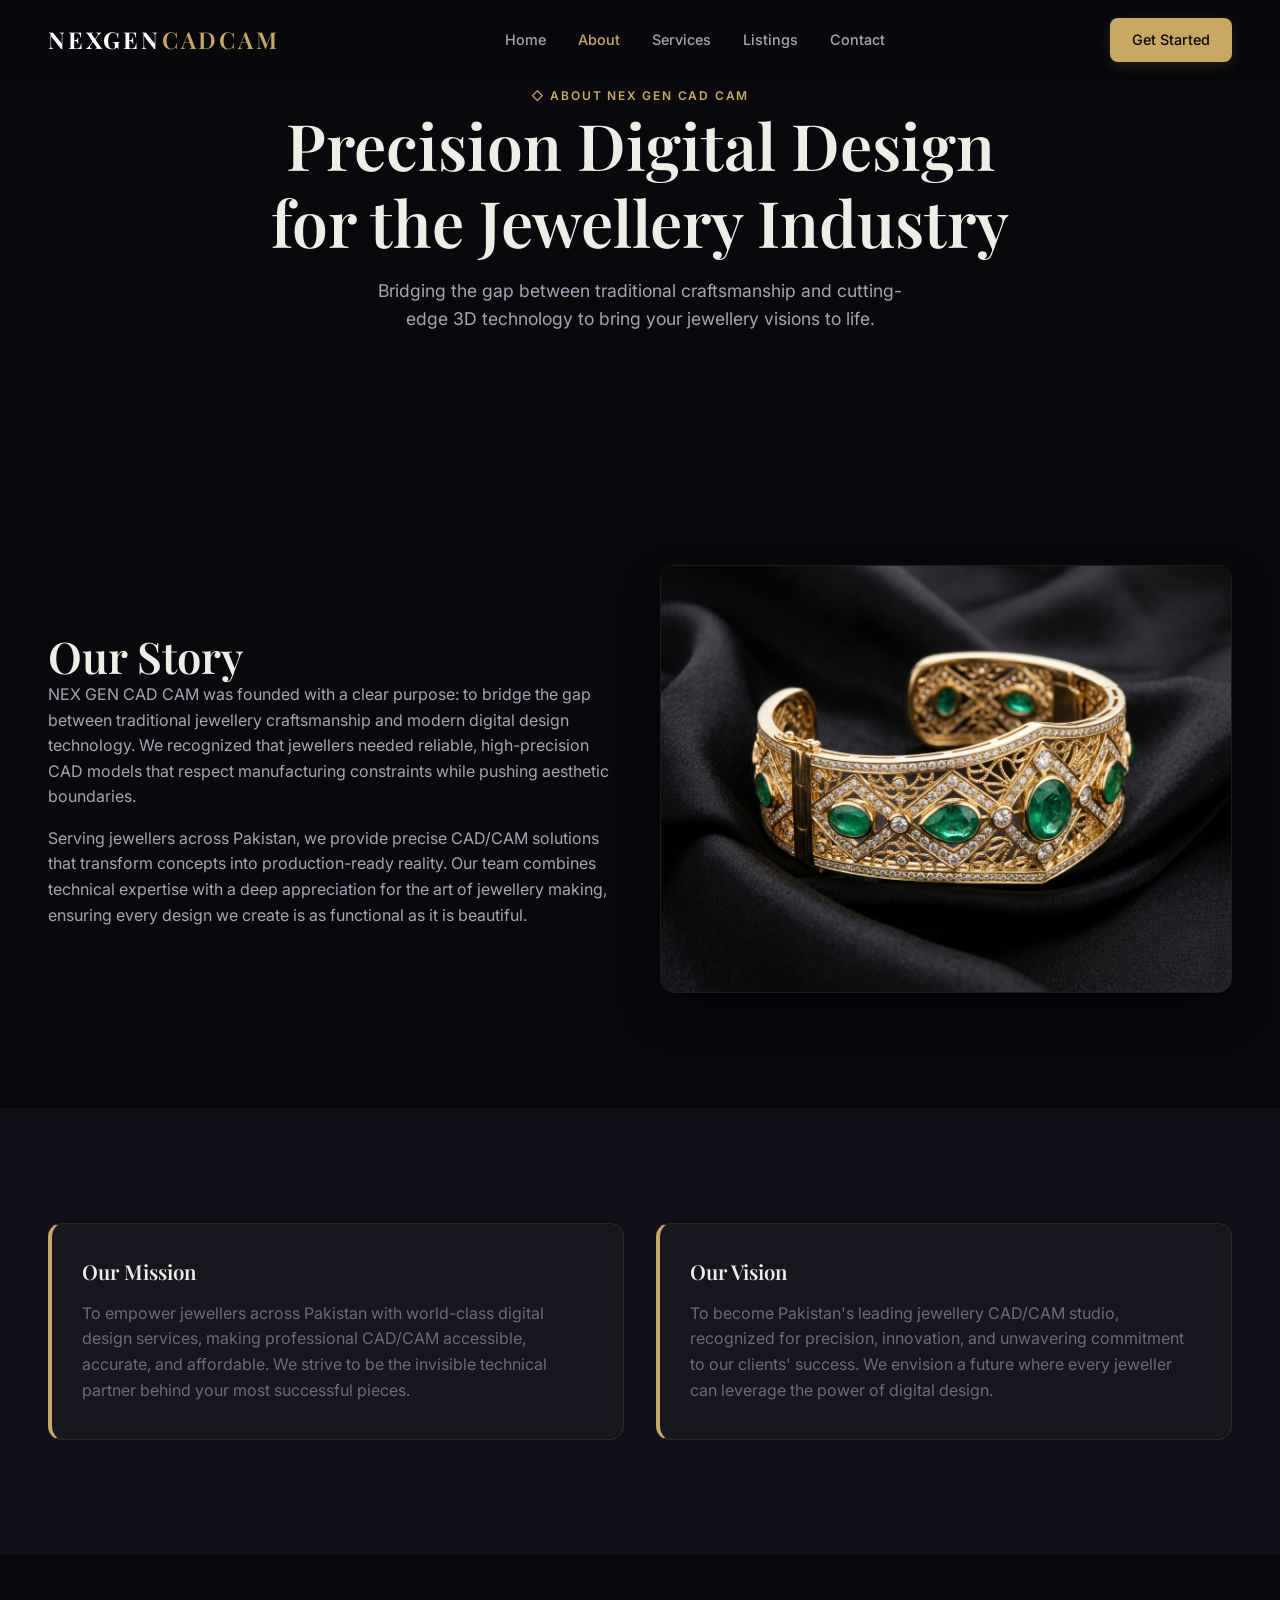
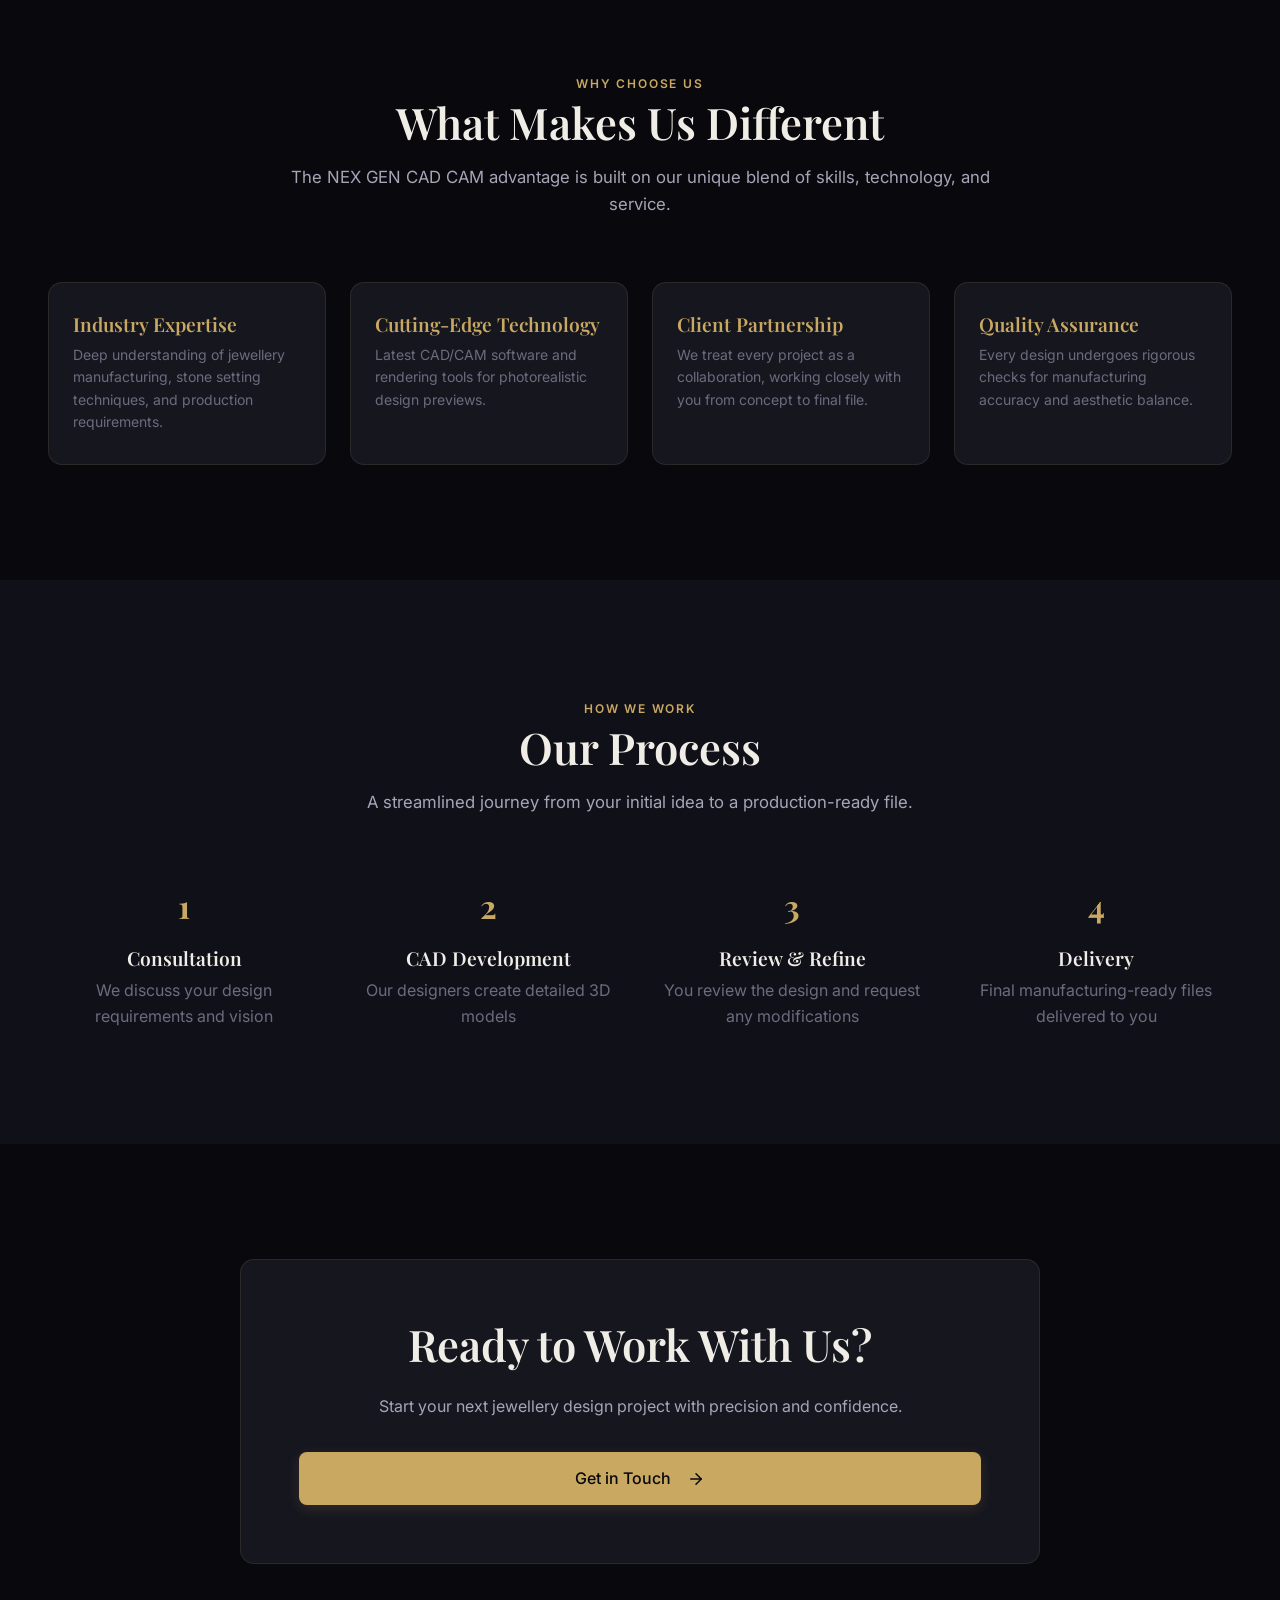
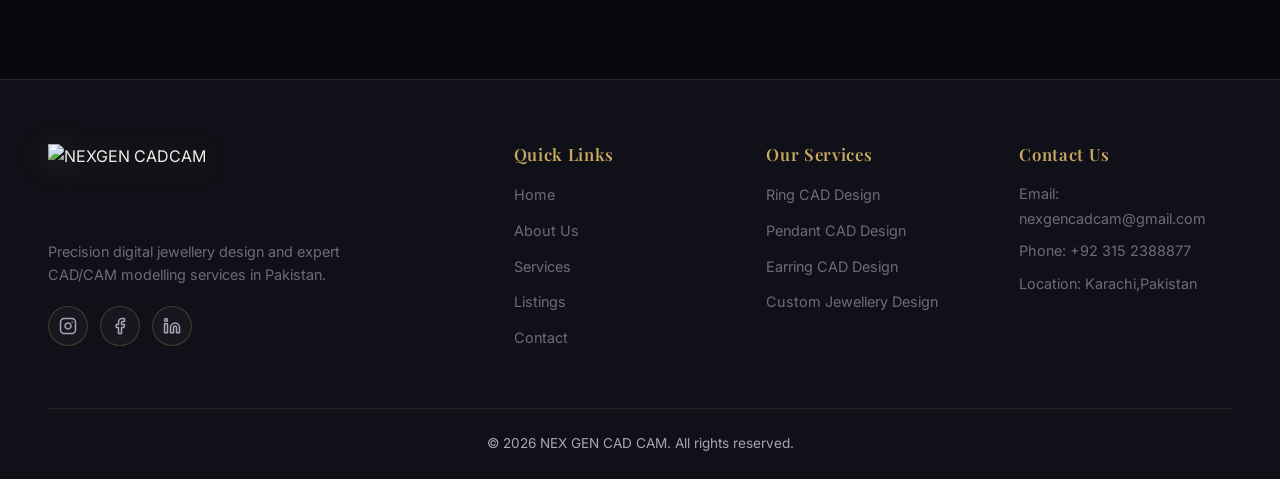
==== about.html @ 0b18227e "Initial commit - NEXGEN CADCAM website" ====
<!DOCTYPE html>
<html lang="en">
<head>
  <meta charset="UTF-8">
  <meta name="viewport" content="width=device-width, initial-scale=1.0">
  <title>About NEX GEN CAD CAM | Jewellery CAD/CAM Design Studio</title>
  <meta name="description" content="Discover NEX GEN CAD CAM, Pakistan's leading jewellery CAD/CAM studio bridging traditional craftsmanship with modern digital design technology.">
  <link rel="canonical" href="https://nexgencadcam.com/about.html">
  <meta property="og:title" content="About NEX GEN CAD CAM">
  <meta property="og:description" content="Precision digital design for the jewellery industry across Pakistan.">
  <meta property="og:type" content="website">
  <meta name="twitter:card" content="summary_large_image">
  
  <link rel="preconnect" href="https://fonts.googleapis.com">
  <link rel="preconnect" href="https://fonts.gstatic.com" crossorigin>
  <link href="https://fonts.googleapis.com/css2?family=Playfair+Display:wght@400;500;600;700&family=Inter:wght@300;400;500;600&display=swap" rel="stylesheet">
  
  <link rel="stylesheet" href="css/style.css">
  <link rel="icon" href="data:image/svg+xml,<svg xmlns=%22http://www.w3.org/2000/svg%22 viewBox=%220 0 100 100%22><rect width=%22100%22 height=%22100%22 fill=%22%2308080D%22/><path d=%22M50 15 L85 50 L50 85 L15 50 Z%22 fill=%22none%22 stroke=%22%23C9A962%22 stroke-width=%228%22/></svg>" type="image/svg+xml">
</head>
<body>

  <header class="site-header">
    <div class="container header-inner">
      <a href="index.html" class="brand" aria-label="NEXGENCADCAM Home">
        <span class="brand-text">NEXGEN<span class="brand-accent">CADCAM</span></span>
      </a>
      <nav class="nav-primary" aria-label="Primary">
        <a href="index.html">Home</a>
        <a href="about.html" aria-current="page">About</a>
        <a href="services.html">Services</a>
        <a href="listings.html">Listings</a>
        <a href="contact.html">Contact</a>
      </nav>
      <div class="header-actions">
        <a href="contact.html" class="btn btn-primary btn-sm">Get Started</a>
        <button class="nav-toggle" aria-label="Toggle navigation menu" aria-expanded="false">
          <span></span>
          <span></span>
          <span></span>
        </button>
      </div>
    </div>
  </header>

  <nav class="nav-panel" aria-label="Mobile">
    <button class="nav-panel-close" aria-label="Close menu">
      <svg viewBox="0 0 24 24" fill="none" stroke="currentColor" stroke-width="1.8"><path d="M6 6l12 12M18 6L6 18"/></svg>
    </button>
    <a href="index.html">Home</a>
    <a href="about.html" aria-current="page">About</a>
    <a href="services.html">Services</a>
    <a href="listings.html">Listings</a>
    <a href="contact.html">Contact</a>
    <a href="contact.html" class="btn btn-primary btn-block">Get Started</a>
  </nav>

  <main>
    <!-- Page Hero -->
    <section class="section page-hero hero-bg" style="background-image: linear-gradient(to bottom, rgba(8, 8, 13, 0.8), rgba(8, 8, 13, 0.95)), url('https://images.unsplash.com/photo-1617038220319-276d3cfab638?w=1400&q=80');">
      <div class="container">
        <div class="page-hero-content text-center" data-reveal>
          <span class="eyebrow">◇ About NEX GEN CAD CAM</span>
          <h1>Precision Digital Design for the Jewellery Industry</h1>
          <p class="lede">Bridging the gap between traditional craftsmanship and cutting-edge 3D technology to bring your jewellery visions to life.</p>
        </div>
      </div>
    </section>

    <!-- Our Story -->
    <section class="section split-section">
      <div class="container">
        <div class="grid-2 align-center gap-xl">
          <div class="story-content" data-reveal>
            <h2>Our Story</h2>
            <p>NEX GEN CAD CAM was founded with a clear purpose: to bridge the gap between traditional jewellery craftsmanship and modern digital design technology. We recognized that jewellers needed reliable, high-precision CAD models that respect manufacturing constraints while pushing aesthetic boundaries.</p>
            <p class="mt-sm">Serving jewellers across Pakistan, we provide precise CAD/CAM solutions that transform concepts into production-ready reality. Our team combines technical expertise with a deep appreciation for the art of jewellery making, ensuring every design we create is as functional as it is beautiful.</p>
          </div>
          <div class="story-image" data-reveal>
            <img src="images/about-our-story.jpg" alt="Master handcrafted luxury jewellery design" loading="lazy" style="border-radius: var(--radius-lg); width: 100%; height: auto; object-fit: cover;">
          </div>
        </div>
      </div>
    </section>

    <!-- Mission & Vision -->
    <section class="section bg-secondary">
      <div class="container">
        <div class="grid-2 gap-lg">
          <div class="card mission-card" data-reveal style="border-left: 4px solid var(--gold);">
            <h3>Our Mission</h3>
            <p class="text-muted mt-sm">To empower jewellers across Pakistan with world-class digital design services, making professional CAD/CAM accessible, accurate, and affordable. We strive to be the invisible technical partner behind your most successful pieces.</p>
          </div>
          <div class="card vision-card" data-reveal style="border-left: 4px solid var(--gold);">
            <h3>Our Vision</h3>
            <p class="text-muted mt-sm">To become Pakistan's leading jewellery CAD/CAM studio, recognized for precision, innovation, and unwavering commitment to our clients' success. We envision a future where every jeweller can leverage the power of digital design.</p>
          </div>
        </div>
      </div>
    </section>

    <!-- What Makes Us Different -->
    <section class="section">
      <div class="container">
        <div class="section-header text-center" data-reveal>
          <span class="eyebrow">Why Choose Us</span>
          <h2>What Makes Us Different</h2>
          <p>The NEX GEN CAD CAM advantage is built on our unique blend of skills, technology, and service.</p>
        </div>
        <div class="grid-4 gap-md mt-lg">
          <div class="card feature-card" data-reveal>
            <h4 style="color: var(--gold); margin-bottom: 0.5rem;">Industry Expertise</h4>
            <p class="text-muted text-sm">Deep understanding of jewellery manufacturing, stone setting techniques, and production requirements.</p>
          </div>
          <div class="card feature-card" data-reveal>
            <h4 style="color: var(--gold); margin-bottom: 0.5rem;">Cutting-Edge Technology</h4>
            <p class="text-muted text-sm">Latest CAD/CAM software and rendering tools for photorealistic design previews.</p>
          </div>
          <div class="card feature-card" data-reveal>
            <h4 style="color: var(--gold); margin-bottom: 0.5rem;">Client Partnership</h4>
            <p class="text-muted text-sm">We treat every project as a collaboration, working closely with you from concept to final file.</p>
          </div>
          <div class="card feature-card" data-reveal>
            <h4 style="color: var(--gold); margin-bottom: 0.5rem;">Quality Assurance</h4>
            <p class="text-muted text-sm">Every design undergoes rigorous checks for manufacturing accuracy and aesthetic balance.</p>
          </div>
        </div>
      </div>
    </section>

    <!-- Our Process -->
    <section class="section bg-secondary">
      <div class="container">
        <div class="section-header text-center" data-reveal>
          <span class="eyebrow">How We Work</span>
          <h2>Our Process</h2>
          <p>A streamlined journey from your initial idea to a production-ready file.</p>
        </div>
        <div class="process-timeline mt-xl">
          <div class="grid-4 gap-lg text-center">
            <div class="process-step" data-reveal>
              <div class="step-number" style="font-size: 2rem; color: var(--gold); font-family: 'Playfair Display', serif; font-weight: 700; margin-bottom: 1rem;">1</div>
              <h4>Consultation</h4>
              <p class="text-muted mt-xs">We discuss your design requirements and vision</p>
            </div>
            <div class="process-step" data-reveal>
              <div class="step-number" style="font-size: 2rem; color: var(--gold); font-family: 'Playfair Display', serif; font-weight: 700; margin-bottom: 1rem;">2</div>
              <h4>CAD Development</h4>
              <p class="text-muted mt-xs">Our designers create detailed 3D models</p>
            </div>
            <div class="process-step" data-reveal>
              <div class="step-number" style="font-size: 2rem; color: var(--gold); font-family: 'Playfair Display', serif; font-weight: 700; margin-bottom: 1rem;">3</div>
              <h4>Review & Refine</h4>
              <p class="text-muted mt-xs">You review the design and request any modifications</p>
            </div>
            <div class="process-step" data-reveal>
              <div class="step-number" style="font-size: 2rem; color: var(--gold); font-family: 'Playfair Display', serif; font-weight: 700; margin-bottom: 1rem;">4</div>
              <h4>Delivery</h4>
              <p class="text-muted mt-xs">Final manufacturing-ready files delivered to you</p>
            </div>
          </div>
        </div>
      </div>
    </section>

    <!-- CTA Section -->
    <section class="section text-center">
      <div class="container">
        <div class="cta-box card" data-reveal style="padding: calc(var(--gap-section) * 0.5);">
          <h2>Ready to Work With Us?</h2>
          <p class="mt-md mb-lg">Start your next jewellery design project with precision and confidence.</p>
          <a href="contact.html" class="btn btn-primary">Get in Touch <svg width="20" height="20" viewBox="0 0 24 24" fill="none" stroke="currentColor" stroke-width="2" stroke-linecap="round" stroke-linejoin="round" style="margin-left:8px; vertical-align:middle;"><line x1="5" y1="12" x2="19" y2="12"></line><polyline points="12 5 19 12 12 19"></polyline></svg></a>
        </div>
      </div>
    </section>
  </main>

  <footer class="site-footer">
    <div class="container">
      <div class="footer-grid grid-4">
        <div class="footer-brand">
          <a href="index.html" class="brand" aria-label="NEXGEN CADCAM Home">
            <img src="images/logo-transparent.png" alt="NEXGEN CADCAM" class="footer-logo">
          </a>
          <p>Precision digital jewellery design and expert CAD/CAM modelling services in Pakistan.</p>
          <div class="social-links">
            <a href="https://instagram.com" class="social-link" aria-label="Instagram" target="_blank" rel="noopener">
              <svg viewBox="0 0 24 24" width="18" height="18" fill="none" stroke="currentColor" stroke-width="2" stroke-linecap="round" stroke-linejoin="round">
                <rect x="2" y="2" width="20" height="20" rx="5" ry="5"></rect>
                <path d="M16 11.37A4 4 0 1 1 12.63 8 4 4 0 0 1 16 11.37z"></path>
                <line x1="17.5" y1="6.5" x2="17.51" y2="6.5"></line>
              </svg>
            </a>
            <a href="https://facebook.com" class="social-link" aria-label="Facebook" target="_blank" rel="noopener">
              <svg viewBox="0 0 24 24" width="18" height="18" fill="none" stroke="currentColor" stroke-width="2" stroke-linecap="round" stroke-linejoin="round">
                <path d="M18 2h-3a5 5 0 0 0-5 5v3H7v4h3v8h4v-8h3l1-4h-4V7a1 1 0 0 1 1-1h3z"></path>
              </svg>
            </a>
            <a href="https://linkedin.com" class="social-link" aria-label="LinkedIn" target="_blank" rel="noopener">
              <svg viewBox="0 0 24 24" width="18" height="18" fill="none" stroke="currentColor" stroke-width="2" stroke-linecap="round" stroke-linejoin="round">
                <path d="M16 8a6 6 0 0 1 6 6v7h-4v-7a2 2 0 0 0-2-2 2 2 0 0 0-2 2v7h-4v-7a6 6 0 0 1 6-6z"></path>
                <rect x="2" y="9" width="4" height="12"></rect>
                <circle cx="4" cy="4" r="2"></circle>
              </svg>
            </a>
          </div>
        </div>
        <div class="footer-links">
          <h4>Quick Links</h4>
          <ul>
            <li><a href="index.html">Home</a></li>
            <li><a href="about.html">About Us</a></li>
            <li><a href="services.html">Services</a></li>
            <li><a href="listings.html">Listings</a></li>
            <li><a href="contact.html">Contact</a></li>
          </ul>
        </div>
        <div class="footer-links">
          <h4>Our Services</h4>
          <ul>
            <li><a href="services.html">Ring CAD Design</a></li>
            <li><a href="services.html">Pendant CAD Design</a></li>
            <li><a href="services.html">Earring CAD Design</a></li>
            <li><a href="services.html">Custom Jewellery Design</a></li>
          </ul>
        </div>
        <div class="footer-contact">
          <h4>Contact Us</h4>
                    <p>Email: <a href="mailto:info@nexgencadcam.com">nexgencadcam@gmail.com</a></p>
                    <p>Phone: <a href="tel:+923000000000">+92 315 2388877</a></p>
                    <p>Location: Karachi,Pakistan</p>
        </div>
      </div>
      <div class="footer-bottom">
        <p>&copy; <span data-year>2026</span> NEX GEN CAD CAM. All rights reserved.</p>
      </div>
    </div>
  </footer>

  <button class="back-to-top" aria-label="Back to top">
    <svg viewBox="0 0 24 24" fill="none" stroke="currentColor" stroke-width="2"><path d="M12 19V5M6 11l6-6 6 6"/></svg>
  </button>

  <script src="js/main.js" defer></script>
</body>
</html>
---- css/style.css ----
/* 
 * NEX GEN CAD CAM - Style System
 * 
 * 1. Reset & Base
 * 2. CSS Custom Properties
 * 3. Base Typography
 * 4. Layout
 * 5. Buttons
 * 6. Header & Navigation
 * 7. Mobile Nav Panel
 * 8. Hero Section
 * 9. 3D Ring Animation
 * 10. Trust Strip
 * 11. Cards
 * 12. Service Cards
 * 13. Benefit Cards
 * 14. Portfolio / Listings
 * 15. Testimonials
 * 16. Timeline / How It Works
 * 17. FAQ Accordion
 * 18. Contact Form
 * 19. Map Placeholder
 * 20. Footer
 * 21. CTA Section
 * 22. Page Hero
 * 23. About Page
 * 24. Scroll Reveal
 * 25. Skip Link
 * 26. Back to Top
 * 27. Utilities
 * 28. Responsive
 */

/* ==========================================================================
   1. Reset & Base
   ========================================================================== */
*, *::before, *::after {
  box-sizing: border-box;
  margin: 0;
  padding: 0;
}

html {
  scroll-behavior: smooth;
  font-size: 16px;
  overflow-x: hidden;
}

body {
  min-height: 100vh;
  -webkit-font-smoothing: antialiased;
  -moz-osx-font-smoothing: grayscale;
  overflow-x: hidden;
}

img, picture, svg, video {
  display: block;
  max-width: 100%;
}

button, input, textarea, select {
  font: inherit;
  color: inherit;
}

a {
  text-decoration: none;
  color: inherit;
}

ul, ol {
  list-style: none;
}

/* ==========================================================================
   2. CSS Custom Properties
   ========================================================================== */
:root {
  /* Colors */
  --bg-primary: #08080D;
  --bg-secondary: #101018;
  --bg-card: #16161F;
  --bg-elevated: #1E1E2A;
  
  --gold: #C9A962;
  --gold-light: #E8D5A3;
  --gold-dark: #8B7535;
  --gold-glow: rgba(201, 169, 98, 0.12);
  
  --white: #FFFFFF;
  --text-primary: #F0EDE6;
  --text-secondary: #A8A4B8;
  --text-muted: #6E6A7E;
  
  --border-subtle: rgba(201, 169, 98, 0.12);
  --border-gold: rgba(201, 169, 98, 0.25);
  
  --danger: #E24040;
  --success: #40AE70;

  /* Typography */
  --font-heading: 'Playfair Display', serif;
  --font-body: 'Inter', sans-serif;

  /* Layout Tokens */
  --container: 1280px;
  --gap-section: clamp(72px, 9vw, 130px);
  --radius-sm: 4px;
  --radius-md: 8px;
  --radius-lg: 14px;
  --radius-xl: 20px;
  --header-h: 80px;
  --ease: cubic-bezier(.4, 0, .2, 1);
}

/* ==========================================================================
   3. Base Typography
   ========================================================================== */
body {
  font-family: var(--font-body);
  background-color: var(--bg-primary);
  color: var(--text-primary);
  line-height: 1.6;
}

h1, h2, h3, h4, h5, h6 {
  font-family: var(--font-heading);
  line-height: 1.2;
  color: var(--text-primary);
  font-weight: 600;
}

h1 {
  font-size: clamp(2.6rem, 5vw, 4.2rem);
}

h2 {
  font-size: clamp(2rem, 3.4vw, 3rem);
}

h3 {
  font-size: clamp(1.2rem, 1.6vw, 1.5rem);
}

h4 {
  font-size: 1.2rem;
}

p {
  color: var(--text-secondary);
  margin-bottom: 1rem;
}

p:last-child {
  margin-bottom: 0;
}

.eyebrow {
  display: inline-block;
  text-transform: uppercase;
  font-size: 0.75rem;
  letter-spacing: 0.15em;
  color: var(--gold);
  font-family: var(--font-body);
  font-weight: 600;
}

/* ==========================================================================
   4. Layout
   ========================================================================== */
.container {
  max-width: var(--container);
  margin-inline: auto;
  padding-inline: clamp(20px, 5vw, 48px);
}

.section {
  padding-block: var(--gap-section);
}

.split {
  display: flex;
  flex-wrap: wrap;
  gap: 40px;
}
.split > * {
  flex: 1 1 calc(50% - 20px);
}

.grid-2 {
  display: grid;
  grid-template-columns: repeat(2, 1fr);
  gap: 32px;
}

.grid-3 {
  display: grid;
  grid-template-columns: repeat(3, 1fr);
  gap: 32px;
}

.grid-4 {
  display: grid;
  grid-template-columns: repeat(4, 1fr);
  gap: 24px;
}

@media (max-width: 900px) {
  .grid-3, .grid-4 {
    grid-template-columns: repeat(2, 1fr);
  }
}

@media (max-width: 700px) {
  .grid-2 {
    grid-template-columns: 1fr;
  }
}

@media (max-width: 600px) {
  .grid-3, .grid-4 {
    grid-template-columns: 1fr;
  }
  .split > * {
    flex: 1 1 100%;
  }
}

/* ==========================================================================
   5. Buttons
   ========================================================================== */
.btn {
  display: inline-flex;
  align-items: center;
  justify-content: center;
  gap: 8px;
  padding: 14px 32px;
  border-radius: var(--radius-md);
  font-weight: 500;
  font-size: 1rem;
  transition: all 0.3s var(--ease);
  cursor: pointer;
  border: none;
  text-decoration: none;
}

.btn-primary {
  background-color: var(--gold);
  color: #08080D;
  box-shadow: 0 4px 14px rgba(201, 169, 98, 0.15);
}

.btn-primary:hover {
  background-color: var(--gold-light);
  transform: translateY(-2px);
  box-shadow: 0 6px 20px rgba(201, 169, 98, 0.25);
}

.btn-secondary {
  background-color: transparent;
  border: 1px solid var(--gold);
  color: var(--gold);
}

.btn-secondary:hover {
  background-color: var(--gold);
  color: #08080D;
}

.btn-sm {
  padding: 10px 22px;
  font-size: 0.9rem;
}

.btn-block {
  width: 100%;
  display: flex;
}

.btn svg {
  width: 18px;
  height: 18px;
  transition: transform 0.3s var(--ease);
}

.btn:hover svg {
  transform: translateX(4px);
}

/* ==========================================================================
   6. Header & Navigation
   ========================================================================== */
.site-header {
  position: fixed;
  top: 0;
  left: 0;
  width: 100%;
  z-index: 1002;
  backdrop-filter: blur(10px);
  -webkit-backdrop-filter: blur(10px);
  background-color: rgba(8, 8, 13, 0.5);
  transition: background-color 0.3s var(--ease), border-color 0.3s var(--ease);
  border-bottom: 1px solid transparent;
}

.site-header.is-scrolled {
  background-color: var(--bg-primary);
  border-bottom: 1px solid var(--border-subtle);
}

.header-inner {
  display: flex;
  justify-content: space-between;
  align-items: center;
  height: var(--header-h);
}

.brand {
  display: flex;
  align-items: center;
  gap: 10px;
  text-decoration: none;
}

.brand-icon {
  color: var(--gold);
  font-size: 1.5rem;
  line-height: 1;
}

.brand-text {
  font-family: var(--font-heading);
  font-weight: 700;
  font-size: clamp(1.2rem, 2.2vw, 1.45rem);
  letter-spacing: 0.12em;
  color: var(--white);
  text-transform: uppercase;
  display: inline-flex;
  align-items: center;
  line-height: 1;
  text-decoration: none;
  transition: opacity 0.3s var(--ease), text-shadow 0.3s var(--ease);
}

.brand-text .brand-accent {
  color: var(--gold);
  font-weight: 600;
  letter-spacing: 0.12em;
  margin-left: 1px;
}

.brand:hover .brand-text {
  text-shadow: 0 0 16px rgba(201, 169, 98, 0.45);
}

.brand-logo {
  height: 54px;
  width: auto;
  max-width: 175px;
  object-fit: contain;
  display: block;
  mix-blend-mode: screen;
  filter: drop-shadow(0 2px 10px rgba(201, 169, 98, 0.3));
  transition: transform 0.3s var(--ease);
}

.brand:hover .brand-logo {
  transform: scale(1.03);
}

.footer-logo {
  height: 64px;
  width: auto;
  max-width: 220px;
  object-fit: contain;
  display: block;
  margin-bottom: 16px;
  filter: drop-shadow(0 4px 14px rgba(201, 169, 98, 0.22));
  transition: transform 0.3s var(--ease), filter 0.3s var(--ease);
}

.brand:hover .footer-logo {
  transform: scale(1.03);
  filter: drop-shadow(0 6px 18px rgba(201, 169, 98, 0.38));
}

.nav-primary {
  display: flex;
  gap: 32px;
  align-items: center;
}

.nav-primary a {
  color: var(--text-secondary);
  font-size: 0.9rem;
  font-weight: 500;
  transition: color 0.3s var(--ease);
  position: relative;
}

.nav-primary a:hover {
  color: var(--gold);
}

.nav-primary a[aria-current="page"] {
  color: var(--gold);
}

.header-actions {
  display: flex;
  align-items: center;
  gap: 16px;
}

.nav-toggle {
  display: none;
  background: transparent;
  border: none;
  cursor: pointer;
  padding: 10px 8px;
  width: 44px;
  height: 44px;
  border-radius: var(--radius-sm);
  touch-action: manipulation;
  -webkit-tap-highlight-color: transparent;
  position: relative;
  z-index: 1002;
}

@media (max-width: 860px) {
  .nav-primary {
    display: none !important;
  }
  .header-actions .btn-sm {
    display: none !important;
  }
  .nav-toggle {
    display: flex;
    flex-direction: column;
    align-items: center;
    justify-content: center;
    gap: 5px;
    width: 44px;
    height: 44px;
    margin-right: -6px;
  }
  .nav-toggle span {
    display: block;
    width: 24px;
    height: 2px;
    background-color: var(--text-primary);
    transition: transform 0.3s var(--ease), opacity 0.25s var(--ease), background-color 0.3s var(--ease);
    border-radius: 2px;
    pointer-events: none;
  }
  .nav-open .nav-toggle span:nth-child(1) {
    transform: translateY(7px) rotate(45deg);
    background-color: var(--gold);
  }
  .nav-open .nav-toggle span:nth-child(2) {
    opacity: 0;
    transform: scaleX(0);
  }
  .nav-open .nav-toggle span:nth-child(3) {
    transform: translateY(-7px) rotate(-45deg);
    background-color: var(--gold);
  }
}

/* ==========================================================================
   7. Mobile Nav Panel
   ========================================================================== */
body.nav-open {
  overflow: hidden !important;
  touch-action: none;
}

.nav-panel {
  position: fixed;
  inset: 0;
  width: 100%;
  height: 100%;
  height: 100dvh;
  background-color: rgba(8, 8, 13, 0.98);
  backdrop-filter: blur(20px);
  -webkit-backdrop-filter: blur(20px);
  z-index: 1001;
  display: flex;
  flex-direction: column;
  padding: calc(var(--header-h) + 20px) 28px 36px;
  transform: translateX(100%);
  transition: transform 0.35s var(--ease), visibility 0.35s var(--ease);
  visibility: hidden;
  overflow-y: auto;
  -webkit-overflow-scrolling: touch;
}

.nav-open .nav-panel {
  transform: translateX(0);
  visibility: visible;
}

.nav-panel a {
  font-size: 1.35rem;
  padding: 14px 0;
  border-bottom: 1px solid var(--border-subtle);
  color: var(--text-primary);
  text-decoration: none;
  font-weight: 500;
  transition: color 0.3s var(--ease), padding-left 0.2s var(--ease);
}

.nav-panel a[aria-current="page"] {
  color: var(--gold);
  font-weight: 600;
}

.nav-panel a:last-of-type:not(.btn) {
  border-bottom: none;
  margin-bottom: 28px;
}

.nav-panel a.btn {
  border-bottom: none;
  margin-top: auto;
  font-size: 1rem;
  justify-content: center;
  padding: 16px 28px;
}

.nav-panel a:hover {
  color: var(--gold);
  padding-left: 6px;
}

.nav-panel-close {
  display: none;
}

/* ==========================================================================
   8. Hero Section
   ========================================================================== */
.hero {
  min-height: 100vh;
  min-height: 100dvh;
  display: flex;
  align-items: center;
  padding-top: var(--header-h);
  position: relative;
  overflow: hidden;
}

.hero > .container {
  width: 100%;
}

.hero-split {
  display: flex;
  align-items: center;
  justify-content: space-between;
  gap: 40px;
}

.hero-content {
  max-width: 600px;
  z-index: 2;
  flex: 1;
}

.hero .eyebrow {
  margin-bottom: 20px;
}

.hero h1 {
  margin-bottom: 24px;
  color: var(--white);
}

.hero .lede {
  font-size: 1.1rem;
  line-height: 1.7;
  margin-bottom: 36px;
  max-width: 500px;
  color: var(--text-secondary);
}

.hero-ctas {
  display: flex;
  gap: 16px;
  flex-wrap: wrap;
}

.hero-ring {
  flex: 1;
  display: flex;
  justify-content: center;
  align-items: center;
  z-index: 1;
}

.hero-ring-wrap {
  flex: 1;
  display: flex;
  justify-content: center;
  align-items: center;
  z-index: 1;
}

@media (max-width: 1100px) {
  .hero-split {
    flex-direction: column;
    text-align: center;
    padding-top: 60px;
    padding-bottom: 60px;
  }
  .hero-content {
    margin: 0 auto;
    display: flex;
    flex-direction: column;
    align-items: center;
  }
  .hero .lede {
    text-align: center;
  }
  .hero-ctas {
    justify-content: center;
  }
}

/* ==========================================================================
   9. 3D Ring Animation
   ========================================================================== */
.ring-perspective-stage,
.real-ring-showcase {
  position: relative;
  width: 400px;
  height: 400px;
  max-width: 100%;
  display: flex;
  align-items: center;
  justify-content: center;
  margin: 0 auto;
  perspective: 1000px;
  transition: transform 0.25s ease-out;
}

.real-ring-container {
  width: 100%;
  height: 100%;
  position: relative;
  z-index: 2;
  display: flex;
  align-items: center;
  justify-content: center;
  background: transparent;
  border: none;
  outline: none;
  box-shadow: none;
}

.real-ring-video {
  width: 100%;
  height: 100%;
  object-fit: contain;
  display: block;
  pointer-events: none;
  background: transparent;
  border: none;
  outline: none;
  box-shadow: none;
  filter: none;
  will-change: transform;
  transform: translateZ(0);
}

.ring-ambient-glow {
  position: absolute;
  width: 280px;
  height: 280px;
  border-radius: 50%;
  background: radial-gradient(circle, rgba(201, 169, 98, 0.20) 0%, rgba(201, 169, 98, 0.04) 50%, transparent 70%);
  top: 50%;
  left: 50%;
  transform: translate(-50%, -50%);
  pointer-events: none;
  animation: pulseGlow 6s ease-in-out infinite alternate;
}

.ring-floor-shadow {
  position: absolute;
  bottom: 8px;
  left: 50%;
  transform: translateX(-50%);
  width: 200px;
  height: 26px;
  border-radius: 50%;
  background: radial-gradient(ellipse at center, rgba(0, 0, 0, 0.85) 0%, rgba(0, 0, 0, 0.25) 45%, transparent 70%);
  filter: blur(4px);
  pointer-events: none;
  z-index: 1;
}

@keyframes pulseGlow {
  0% { transform: translate(-50%, -50%) scale(0.92); opacity: 0.7; }
  100% { transform: translate(-50%, -50%) scale(1.08); opacity: 1; }
}

/* CAD Coordinate Orbit Rings */
.ring-cad-orbit {
  position: absolute;
  border-radius: 50%;
  pointer-events: none;
}
.ring-cad-orbit.orbit-1 {
  width: 330px;
  height: 330px;
  border: 1px dashed rgba(201, 169, 98, 0.35);
  box-shadow: 0 0 15px rgba(201, 169, 98, 0.08);
  animation: spinOrbit1 20s linear infinite;
}
.ring-cad-orbit.orbit-2 {
  width: 380px;
  height: 380px;
  border: 1px solid rgba(201, 169, 98, 0.2);
  border-top-color: var(--gold);
  border-bottom-color: var(--gold-light);
  animation: spinOrbit2 26s linear infinite reverse;
}

@keyframes spinOrbit1 {
  from { transform: rotateX(65deg) rotateZ(0deg); }
  to { transform: rotateX(65deg) rotateZ(360deg); }
}
@keyframes spinOrbit2 {
  from { transform: rotateY(70deg) rotateZ(0deg); }
  to { transform: rotateY(70deg) rotateZ(360deg); }
}

/* 360 Continuous Horizontal Y-Axis Rotator */
.ring-y-rotator,
.ring-3d-turntable {
  position: relative;
  width: 100%;
  max-width: 420px;
  height: 320px;
  display: flex;
  align-items: center;
  justify-content: center;
  transform-style: preserve-3d;
  animation: rotateRingY 14s linear infinite;
  will-change: transform;
}

@keyframes rotateRingY {
  from {
    transform: rotateY(0deg);
  }
  to {
    transform: rotateY(360deg);
  }
}

.hero-ring-asset,
.real-ring-img {
  width: 100%;
  height: auto;
  max-height: 280px;
  object-fit: contain;
  display: block;
  filter: drop-shadow(0 20px 30px rgba(0, 0, 0, 0.85)) drop-shadow(0 0 25px rgba(201, 169, 98, 0.3));
  user-select: none;
  pointer-events: none;
  backface-visibility: visible;
}

/* Stable Pedestal Ground Shadow (stationary, no vertical movement) */
.ring-shadow {
  position: absolute;
  bottom: 25px;
  left: 50%;
  transform: translateX(-50%) rotateX(75deg);
  width: 250px;
  height: 32px;
  border-radius: 50%;
  background: radial-gradient(ellipse at center, rgba(0, 0, 0, 0.85) 0%, rgba(201, 169, 98, 0.12) 40%, transparent 70%);
  pointer-events: none;
}

@keyframes diamondFlash {
  0%, 100% { opacity: 0.2; transform: scale(0.6) rotate(0deg); }
  50% { opacity: 1; transform: scale(1.4) rotate(90deg); }
}

/* CAD Live Badge */
.ring-cad-badge {
  position: absolute;
  bottom: 0;
  display: inline-flex;
  align-items: center;
  gap: 8px;
  padding: 8px 18px;
  background: rgba(16, 16, 24, 0.88);
  backdrop-filter: blur(8px);
  border: 1px solid var(--border-gold);
  border-radius: 30px;
  color: var(--gold);
  font-family: var(--font-body);
  font-size: 0.72rem;
  letter-spacing: 0.12em;
  font-weight: 600;
  box-shadow: 0 10px 25px rgba(0, 0, 0, 0.5);
}
.ring-cad-badge .badge-dot {
  width: 8px;
  height: 8px;
  border-radius: 50%;
  background: #40AE70;
  box-shadow: 0 0 8px #40AE70;
  animation: pulseDot 2s infinite;
}
@keyframes pulseDot {
  0%, 100% { opacity: 1; transform: scale(1); }
  50% { opacity: 0.4; transform: scale(0.8); }
}

@media (max-width: 600px) {
  .ring-perspective-stage,
  .real-ring-showcase {
    width: 280px;
    height: 280px;
    margin-top: 24px;
  }
  .ring-ambient-glow {
    width: 220px;
    height: 220px;
  }
  .ring-floor-shadow {
    width: 160px;
    height: 22px;
    bottom: 4px;
  }
  .ring-y-rotator,
  .ring-3d-turntable {
    width: 240px;
    height: 200px;
  }
  .hero-ring-asset,
  .real-ring-img {
    max-height: 180px;
  }
  .ring-shadow {
    width: 160px;
    bottom: 16px;
  }
  .ring-cad-badge {
    font-size: 0.6rem;
    padding: 6px 12px;
  }
}

@media (prefers-reduced-motion: reduce) {
  .ring-3d-turntable,
  .ring-cad-orbit,
  .diamond-sparkle,
  .ring-shadow {
    animation: none;
  }
}

/* ==========================================================================
   9b. Hero Ring Video (replaces WebGL 3D ring)
   ========================================================================== */
.ring-video-stage {
  position: relative;
  width: 440px;
  height: 440px;
  max-width: 100%;
  display: flex;
  align-items: center;
  justify-content: center;
  margin: 0 auto;
  border-radius: 50%;
  overflow: hidden;
}

.hero-ring-video {
  width: 100%;
  height: 100%;
  object-fit: cover;
  display: block;
  border-radius: 50%;
  filter: drop-shadow(0 20px 40px rgba(0, 0, 0, 0.6)) drop-shadow(0 0 30px rgba(201, 169, 98, 0.2));
}

.ring-video-stage::after {
  content: '';
  position: absolute;
  inset: 0;
  border-radius: 50%;
  box-shadow: inset 0 0 60px rgba(0, 0, 0, 0.3);
  pointer-events: none;
}

@media (max-width: 1100px) {
  .ring-video-stage {
    width: 360px;
    height: 360px;
    margin-top: 40px;
  }
}

@media (max-width: 600px) {
  .ring-video-stage {
    width: 280px;
    height: 280px;
    margin-top: 30px;
  }
}

/* Page hero centered text (pages without 3D/video) */
.page-hero-content {
  max-width: 700px;
  margin: 0 auto;
  padding: 80px 0 60px;
}

.page-hero-content h1 {
  margin-bottom: 20px;
}

.page-hero-content .lede {
  max-width: 560px;
  margin: 0 auto;
}

/* ==========================================================================
   10. Trust Strip
   ========================================================================== */
.trust-strip {
  background-color: var(--bg-secondary);
  border-top: 1px solid var(--border-subtle);
  border-bottom: 1px solid var(--border-subtle);
  padding: 28px 0;
}

.trust-strip-inner {
  display: flex;
  justify-content: center;
  flex-wrap: wrap;
  gap: 40px;
}

.trust-item {
  display: flex;
  align-items: center;
  gap: 10px;
  color: var(--text-secondary);
  font-size: 0.9rem;
  font-weight: 500;
}

.trust-item svg {
  color: var(--gold);
  width: 24px;
  height: 24px;
}

@media (max-width: 600px) {
  .trust-strip-inner {
    gap: 20px;
    flex-direction: column;
    align-items: center;
  }
}

/* ==========================================================================
   11. Cards
   ========================================================================== */
.card {
  background-color: var(--bg-card);
  border: 1px solid var(--border-subtle);
  border-radius: var(--radius-lg);
  overflow: hidden;
  transition: transform 0.25s var(--ease), border-color 0.25s var(--ease), box-shadow 0.25s var(--ease);
  position: relative;
  display: flex;
  flex-direction: column;
}

.card::before {
  content: '';
  position: absolute;
  top: 0;
  left: 0;
  width: 100%;
  height: 2px;
  background-color: transparent;
  transition: background-color 0.25s var(--ease);
  z-index: 2;
}

.card:hover {
  transform: translateY(-4px);
  border-color: var(--border-gold);
  box-shadow: 0 20px 40px rgba(0, 0, 0, 0.3);
}

.card:hover::before {
  background-color: var(--gold);
}

.card-media {
  aspect-ratio: 4/3;
  overflow: hidden;
  background-color: var(--bg-elevated);
  position: relative;
}

.card-media img {
  width: 100%;
  height: 100%;
  object-fit: cover;
  transition: transform 0.4s var(--ease);
}

.card:hover .card-media img {
  transform: scale(1.05);
}

.card-body {
  padding: 24px;
  flex: 1;
  display: flex;
  flex-direction: column;
}

.card-body h3 {
  margin-bottom: 8px;
}

.card-body p {
  font-size: 0.9rem;
  line-height: 1.6;
  margin-bottom: 0;
}

/* ==========================================================================
   12. Service Cards
   ========================================================================== */
.service-card {
  background-color: var(--bg-card);
  border: 1px solid var(--border-subtle);
  border-radius: var(--radius-lg);
  padding: 32px 24px;
  transition: transform 0.25s var(--ease), border-color 0.25s var(--ease), box-shadow 0.25s var(--ease);
  position: relative;
  height: 100%;
}

.service-card:hover {
  transform: translateY(-4px);
  border-color: var(--border-gold);
  box-shadow: 0 20px 40px rgba(0, 0, 0, 0.3);
}

.service-card .service-icon {
  width: 56px;
  height: 56px;
  border-radius: 12px;
  background-color: var(--gold-glow);
  display: flex;
  align-items: center;
  justify-content: center;
  margin-bottom: 24px;
  color: var(--gold);
}

.service-card .service-icon svg {
  width: 28px;
  height: 28px;
}

.service-card h3 {
  margin-bottom: 12px;
}

/* ==========================================================================
   13. Benefit Cards
   ========================================================================== */
.benefit-card {
  background-color: var(--bg-card);
  border: 1px solid var(--border-subtle);
  border-radius: var(--radius-lg);
  padding: 36px 28px;
  text-align: center;
  transition: transform 0.3s var(--ease);
  height: 100%;
}

.benefit-card:hover {
  transform: translateY(-4px);
}

.benefit-card .benefit-num {
  font-family: var(--font-heading);
  font-size: 3rem;
  color: var(--gold);
  font-weight: 700;
  line-height: 1;
  margin-bottom: 20px;
}

.benefit-card h3 {
  margin-bottom: 12px;
}

/* ==========================================================================
   14. Portfolio / Listings
   ========================================================================== */
.filter-bar {
  display: flex;
  flex-wrap: wrap;
  gap: 10px;
  justify-content: center;
  margin-bottom: 40px;
}

.filter-btn {
  padding: 10px 24px;
  border-radius: 40px;
  border: 1px solid var(--border-subtle);
  background-color: transparent;
  color: var(--text-secondary);
  font-size: 0.85rem;
  transition: all 0.3s var(--ease);
  cursor: pointer;
  font-weight: 500;
}

.filter-btn[aria-pressed="true"],
.filter-btn.is-active {
  background-color: var(--gold);
  color: var(--bg-primary);
  border-color: var(--gold);
}

.filter-btn:hover:not(.is-active):not([aria-pressed="true"]) {
  border-color: var(--gold);
  color: var(--gold);
}

.portfolio-card {
  position: relative;
  background-color: var(--bg-card);
  border: 1px solid var(--border-subtle);
  border-radius: var(--radius-lg);
  overflow: hidden;
}

.portfolio-card .card-overlay {
  position: absolute;
  inset: 0;
  background: linear-gradient(to top, rgba(8,8,13,0.9) 0%, transparent 50%);
  opacity: 0;
  transition: opacity 0.3s var(--ease);
  display: flex;
  flex-direction: column;
  justify-content: flex-end;
  padding: 24px;
  z-index: 10;
}

.portfolio-card:hover .card-overlay {
  opacity: 1;
}

.card-overlay h3 {
  color: var(--white);
  margin-bottom: 4px;
  transform: translateY(10px);
  transition: transform 0.3s var(--ease);
}

.card-overlay p {
  color: var(--gold-light);
  font-size: 0.9rem;
  margin-bottom: 0;
  transform: translateY(10px);
  transition: transform 0.3s var(--ease) 0.05s;
}

.portfolio-card:hover .card-overlay h3,
.portfolio-card:hover .card-overlay p {
  transform: translateY(0);
}

/* ==========================================================================
   15. Testimonials
   ========================================================================== */
.testimonial-card {
  background-color: var(--bg-card);
  border: 1px solid var(--border-subtle);
  border-radius: var(--radius-lg);
  padding: 32px;
  height: 100%;
  display: flex;
  flex-direction: column;
}

.testimonial-card .stars {
  color: var(--gold);
  margin-bottom: 16px;
  display: flex;
  gap: 4px;
}

.testimonial-card .stars svg {
  width: 16px;
  height: 16px;
  fill: currentColor;
}

.testimonial-card blockquote {
  font-style: italic;
  font-size: 1rem;
  line-height: 1.7;
  color: var(--text-primary);
  margin-bottom: 20px;
  flex: 1;
}

.testimonial-card .author {
  font-weight: 600;
  color: var(--text-primary);
}

.testimonial-card .role {
  font-size: 0.85rem;
  color: var(--text-muted);
}

/* ==========================================================================
   16. Timeline / How It Works
   ========================================================================== */
.timeline {
  display: grid;
  grid-template-columns: repeat(4, 1fr);
  gap: 24px;
  position: relative;
}

.timeline-step {
  text-align: center;
  position: relative;
  z-index: 2;
}

.timeline-step .step-num {
  width: 56px;
  height: 56px;
  border-radius: 50%;
  border: 2px solid var(--gold);
  display: flex;
  align-items: center;
  justify-content: center;
  color: var(--gold);
  font-family: var(--font-heading);
  font-size: 1.2rem;
  font-weight: 700;
  margin: 0 auto 20px;
  background-color: var(--bg-primary);
  position: relative;
}

.timeline::before {
  content: '';
  position: absolute;
  top: 28px;
  left: 10%;
  right: 10%;
  height: 2px;
  background-color: var(--border-gold);
  z-index: 1;
}

.timeline-step h3 {
  margin-bottom: 12px;
  font-size: 1.2rem;
}

.timeline-step p {
  font-size: 0.9rem;
}

@media (max-width: 860px) {
  .timeline {
    grid-template-columns: 1fr;
    gap: 40px;
  }
  
  .timeline::before {
    top: 0;
    bottom: 0;
    left: 28px;
    width: 2px;
    height: auto;
    right: auto;
  }
  
  .timeline-step {
    display: flex;
    text-align: left;
    align-items: flex-start;
    gap: 24px;
  }
  
  .timeline-step .step-num {
    margin: 0;
    flex-shrink: 0;
  }
  
  .timeline-content {
    padding-top: 10px;
  }
}

/* ==========================================================================
   17. FAQ Accordion
   ========================================================================== */
.faq-list {
  max-width: 800px;
  margin: 0 auto;
}

.faq-item {
  border-bottom: 1px solid var(--border-subtle);
}

.faq-q {
  width: 100%;
  padding: 20px 0;
  display: flex;
  justify-content: space-between;
  align-items: center;
  cursor: pointer;
  background: transparent;
  border: none;
  font-size: 1.05rem;
  font-weight: 500;
  color: var(--text-primary);
  text-align: left;
}

.faq-q svg {
  transition: transform 0.3s var(--ease);
  color: var(--text-muted);
  flex-shrink: 0;
  width: 20px;
  height: 20px;
}

.faq-item[data-open="true"] .faq-q {
  color: var(--gold);
}

.faq-item[data-open="true"] .faq-q svg {
  transform: rotate(45deg);
  color: var(--gold);
}

.faq-a {
  max-height: 0;
  overflow: hidden;
  transition: max-height 0.35s var(--ease), padding-bottom 0.35s var(--ease);
  padding: 0;
}

.faq-item[data-open="true"] .faq-a {
  max-height: 300px;
  padding-bottom: 20px;
}

.faq-a p {
  color: var(--text-secondary);
  line-height: 1.7;
  font-size: 0.95rem;
  margin: 0;
}

/* ==========================================================================
   18. Contact Form
   ========================================================================== */
.form-grid {
  display: grid;
  grid-template-columns: repeat(2, 1fr);
  gap: 20px;
}

.form-grid .full {
  grid-column: 1 / -1;
}

.field {
  display: flex;
  flex-direction: column;
}

.field label {
  display: block;
  margin-bottom: 6px;
  font-size: 0.85rem;
  font-weight: 500;
  color: var(--text-primary);
}

.field label span {
  color: var(--gold);
}

.field input,
.field textarea {
  width: 100%;
  padding: 14px 16px;
  background-color: var(--bg-elevated);
  border: 1px solid var(--border-subtle);
  border-radius: var(--radius-md);
  color: var(--text-primary);
  transition: border-color 0.3s var(--ease), box-shadow 0.3s var(--ease);
  font-size: 0.95rem;
}

.field input::placeholder,
.field textarea::placeholder {
  color: var(--text-muted);
}

.field input:focus,
.field textarea:focus {
  border-color: var(--gold);
  outline: none;
  box-shadow: 0 0 0 3px var(--gold-glow);
}

.field textarea {
  min-height: 140px;
  resize: vertical;
}

.field[data-invalid="true"] input,
.field[data-invalid="true"] textarea {
  border-color: var(--danger);
}

.field-error {
  color: var(--danger);
  font-size: 0.8rem;
  margin-top: 4px;
  display: none;
}

.field[data-invalid="true"] .field-error {
  display: block;
}

.form-status {
  display: none;
  padding: 12px 16px;
  border-radius: var(--radius-md);
  margin-top: 16px;
  font-size: 0.9rem;
}

.form-status.show {
  display: flex;
  align-items: center;
  gap: 10px;
}

.form-status.success {
  background-color: rgba(64, 174, 112, 0.1);
  border: 1px solid var(--success);
  color: var(--success);
}

.form-status.error {
  background-color: rgba(226, 64, 64, 0.1);
  border: 1px solid var(--danger);
  color: var(--danger);
}

@media (max-width: 600px) {
  .form-grid {
    grid-template-columns: 1fr;
  }
}

/* ==========================================================================
   19. Map Placeholder
   ========================================================================== */
.map-placeholder {
  width: 100%;
  height: 400px;
  background-color: var(--bg-card);
  border: 1px solid var(--border-subtle);
  border-radius: var(--radius-lg);
  display: flex;
  align-items: center;
  justify-content: center;
  flex-direction: column;
  gap: 16px;
  color: var(--text-muted);
  text-align: center;
  padding: 20px;
}

.map-placeholder svg {
  width: 48px;
  height: 48px;
  color: var(--gold);
}

/* ==========================================================================
   20. Footer
   ========================================================================== */
.site-footer {
  background-color: var(--bg-secondary);
  border-top: 1px solid var(--border-subtle);
  padding-top: 64px;
}

.footer-grid {
  display: grid;
  grid-template-columns: 2fr 1fr 1fr 1fr;
  gap: 40px;
}

.footer-brand p {
  color: var(--text-muted);
  margin-top: 16px;
  font-size: 0.9rem;
  max-width: 300px;
}

.footer-col h5 {
  color: var(--text-primary);
  font-family: var(--font-heading);
  margin-bottom: 16px;
  font-size: 1rem;
}

.footer-col ul {
  list-style: none;
}

.footer-col ul li {
  margin-bottom: 10px;
}

.footer-col ul a {
  color: var(--text-muted);
  transition: color 0.3s var(--ease);
  font-size: 0.9rem;
}

.footer-col ul a:hover {
  color: var(--gold);
}

.footer-col .contact-item {
  display: flex;
  gap: 10px;
  align-items: flex-start;
  margin-bottom: 12px;
  color: var(--text-muted);
  font-size: 0.9rem;
}

.footer-col .contact-item svg {
  color: var(--gold);
  flex-shrink: 0;
  width: 20px;
  height: 20px;
}

.social-links {
  display: flex;
  gap: 12px;
  margin-top: 20px;
  align-items: center;
}

.social-link {
  width: 40px;
  height: 40px;
  border-radius: 50%;
  background: rgba(255, 255, 255, 0.03);
  border: 1px solid rgba(201, 169, 98, 0.25);
  display: flex;
  align-items: center;
  justify-content: center;
  color: var(--text-secondary);
  transition: all 0.3s var(--ease);
  text-decoration: none;
}

.social-link svg {
  width: 18px;
  height: 18px;
  display: block;
  transition: transform 0.3s var(--ease);
}

.social-link:hover {
  border-color: var(--gold);
  color: var(--gold);
  background: rgba(201, 169, 98, 0.12);
  transform: translateY(-2px);
  box-shadow: 0 4px 14px rgba(201, 169, 98, 0.25);
}

.social-link:hover svg {
  transform: scale(1.08);
}

.footer-bottom {
  border-top: 1px solid var(--border-subtle);
  padding: 24px 0;
  margin-top: 48px;
  text-align: center;
  font-size: 0.85rem;
  color: var(--text-muted);
}

@media (max-width: 900px) {
  .footer-grid {
    grid-template-columns: repeat(2, 1fr);
  }
}

@media (max-width: 600px) {
  .footer-grid {
    grid-template-columns: 1fr;
  }
}

/* ==========================================================================
   21. CTA Section
   ========================================================================== */
.cta-section {
  text-align: center;
  background-color: var(--bg-elevated);
  background-image: linear-gradient(135deg, rgba(201,169,98,0.05) 0%, transparent 100%);
  border-top: 1px solid var(--border-subtle);
  border-bottom: 1px solid var(--border-subtle);
  padding: 80px 20px;
  position: relative;
  overflow: hidden;
}

.cta-section h2 {
  margin-bottom: 16px;
}

.cta-section p {
  margin-bottom: 32px;
  max-width: 600px;
  margin-inline: auto;
  color: var(--text-secondary);
}

/* ==========================================================================
   22. Page Hero (inner pages)
   ========================================================================== */
.page-hero {
  height: 50vh;
  min-height: 400px;
  display: flex;
  align-items: center;
  justify-content: center;
  text-align: center;
  position: relative;
  overflow: hidden;
  padding-top: var(--header-h);
}

.page-hero::before {
  content: '';
  position: absolute;
  inset: 0;
  background: linear-gradient(to bottom, var(--bg-primary) 0%, rgba(8,8,13,0.7) 100%);
  z-index: 1;
}

.page-hero img {
  position: absolute;
  inset: 0;
  width: 100%;
  height: 100%;
  object-fit: cover;
  z-index: 0;
  opacity: 0.4;
}

.page-hero-content {
  position: relative;
  z-index: 2;
  max-width: 800px;
  padding: 0 20px;
}

.page-hero-content h1 {
  margin-bottom: 16px;
}

.page-hero-content p {
  font-size: 1.1rem;
  color: var(--text-secondary);
}

.page-hero.has-3d-showcase {
  height: auto;
  min-height: 520px;
  padding: calc(var(--header-h) + 40px) 0 40px;
  text-align: left;
}

.page-hero.has-3d-showcase .container {
  position: relative;
  z-index: 10;
  width: 100%;
}

.page-hero.has-3d-showcase .hero-content {
  max-width: 580px;
  text-align: left;
  opacity: 1 !important;
  transform: none !important;
}

.page-hero.has-3d-showcase .hero-content h1 {
  color: #ffffff !important;
  margin-bottom: 20px;
}

.page-hero.has-3d-showcase .hero-content .lede,
.page-hero.has-3d-showcase .hero-content p {
  color: var(--text-secondary) !important;
}

.page-hero.has-3d-showcase [data-reveal] {
  opacity: 1 !important;
  transform: none !important;
}

/* ==========================================================================
   23. About Page
   ========================================================================== */
.about-values {
  display: grid;
  grid-template-columns: repeat(auto-fit, minmax(280px, 1fr));
  gap: 32px;
}

.value-card {
  background-color: var(--bg-card);
  border: 1px solid var(--border-subtle);
  border-left: 4px solid var(--gold);
  border-radius: var(--radius-md);
  padding: 32px;
}

.value-card h3 {
  margin-bottom: 12px;
}

/* ==========================================================================
   24. Scroll Reveal
   ========================================================================== */
[data-reveal] {
  opacity: 0;
  transform: translateY(30px);
  transition: opacity 0.6s var(--ease), transform 0.6s var(--ease);
}

[data-reveal].in-view {
  opacity: 1;
  transform: translateY(0);
}

@media (prefers-reduced-motion: reduce) {
  [data-reveal] {
    opacity: 1;
    transform: none;
    transition: none;
  }
}

/* ==========================================================================
   25. Skip Link
   ========================================================================== */
.skip-link {
  position: absolute;
  top: -100px;
  left: 16px;
  background-color: var(--gold);
  color: var(--bg-primary);
  padding: 12px 20px;
  z-index: 9999;
  border-radius: var(--radius-md);
  font-weight: 600;
  transition: top 0.3s var(--ease);
}

.skip-link:focus {
  top: 16px;
}

/* ==========================================================================
   26. Back to Top
   ========================================================================== */
.back-to-top {
  position: fixed;
  bottom: 32px;
  right: 32px;
  width: 44px;
  height: 44px;
  border-radius: 50%;
  background-color: var(--bg-card);
  border: 1px solid var(--border-subtle);
  color: var(--gold);
  opacity: 0;
  transform: translateY(10px);
  transition: all 0.3s var(--ease);
  z-index: 99;
  cursor: pointer;
  display: flex;
  align-items: center;
  justify-content: center;
  pointer-events: none;
}

.back-to-top svg {
  width: 24px;
  height: 24px;
}

.back-to-top.show {
  opacity: 1;
  transform: translateY(0);
  pointer-events: auto;
}

.back-to-top:hover {
  background-color: var(--gold);
  color: var(--bg-primary);
}

/* ==========================================================================
   27. Utilities
   ========================================================================== */
.text-center {
  text-align: center;
}

.text-gold {
  color: var(--gold);
}

.section-header {
  text-align: center;
  max-width: 700px;
  margin: 0 auto clamp(40px, 5vw, 64px);
}

.section-header p {
  margin-top: 16px;
  font-size: 1.05rem;
}

.mb-0 { margin-bottom: 0 !important; }
.mt-0 { margin-top: 0 !important; }
.pt-0 { padding-top: 0 !important; }
.pb-0 { padding-bottom: 0 !important; }

/* ==========================================================================
   28. Responsive Tweaks (catch-all)
   ========================================================================== */
/* Included within specific components for better maintainability */

/* ==========================================================================
   29. Component & Utility Classes (Design System Completeness)
   ========================================================================== */

/* Background Utilities */
.bg-secondary {
  background-color: var(--bg-secondary);
}
.bg-elevated {
  background-color: var(--bg-elevated);
}

/* Text Utilities */
.text-muted {
  color: var(--text-muted);
}
.text-sm {
  font-size: 0.875rem;
}
.text-danger {
  color: var(--danger);
}

/* Border Utilities */
.border-t {
  border-top: 1px solid var(--border-subtle);
}

/* Flex & Grid Alignment / Spacing Utilities */
.align-center {
  align-items: center;
}
.gap-sm {
  gap: 1rem;
}
.gap-md {
  gap: 1.5rem;
}
.gap-lg {
  gap: 2rem;
}
.gap-xl {
  gap: 2.5rem;
}

.mt-xs { margin-top: 0.5rem; }
.mt-sm { margin-top: 1rem; }
.mt-md { margin-top: 1.5rem; }
.mt-lg { margin-top: 2rem; }
.mt-xl { margin-top: 3rem; }

.mb-xs { margin-bottom: 0.5rem; }
.mb-sm { margin-bottom: 1rem; }
.mb-md { margin-bottom: 1.5rem; }
.mb-lg { margin-bottom: 2rem; }
.mb-xl { margin-bottom: 3rem; }

.pt-lg { padding-top: 2rem; }

.btn-group {
  display: flex;
  gap: 1rem;
  flex-wrap: wrap;
  align-items: center;
}

/* Inner Page Hero & Backgrounds */
.hero-section {
  padding-top: calc(var(--header-h) + 40px);
  padding-bottom: 40px;
  text-align: center;
}
.hero-bg {
  background-size: cover;
  background-position: center;
  background-repeat: no-repeat;
  position: relative;
}

/* Split Layout & Feature List */
.split-layout {
  display: flex;
  align-items: center;
  gap: 60px;
}
.split-content {
  flex: 1;
}
.split-media {
  flex: 1;
  border-radius: var(--radius-lg);
  overflow: hidden;
  box-shadow: 0 20px 40px rgba(0, 0, 0, 0.4);
  border: 1px solid var(--border-subtle);
}
.split-media img {
  width: 100%;
  height: auto;
  object-fit: cover;
  display: block;
}
@media (max-width: 900px) {
  .split-layout {
    flex-direction: column;
    gap: 40px;
  }
}

.feature-list {
  display: flex;
  flex-direction: column;
  gap: 16px;
  margin-top: 24px;
}
.feature-list li {
  display: flex;
  align-items: flex-start;
  gap: 14px;
  font-size: 1rem;
  color: var(--text-primary);
  line-height: 1.5;
}
.feature-list li svg {
  flex-shrink: 0;
  margin-top: 2px;
}

.story-content {
  flex: 1;
}
.story-image {
  flex: 1;
}
.story-image img {
  border-radius: var(--radius-lg);
  width: 100%;
  height: auto;
  object-fit: cover;
  box-shadow: 0 20px 40px rgba(0, 0, 0, 0.35);
  border: 1px solid var(--border-subtle);
}

/* Service Card with Image Variants */
.service-card:has(.service-img),
.card.service-card {
  padding: 0;
  overflow: hidden;
}
.service-img {
  width: 100%;
  aspect-ratio: 4 / 3;
  overflow: hidden;
  background-color: var(--bg-elevated);
}
.service-img img {
  width: 100%;
  height: 100%;
  object-fit: cover;
  transition: transform 0.4s var(--ease);
}
.service-card:hover .service-img img {
  transform: scale(1.05);
}
.service-content {
  padding: 24px;
}
.service-link {
  display: inline-flex;
  align-items: center;
  gap: 6px;
  color: var(--gold);
  font-weight: 500;
  font-size: 0.9rem;
  margin-top: 14px;
  transition: gap 0.2s var(--ease), color 0.2s var(--ease);
}
.service-link:hover {
  color: var(--gold-light);
  gap: 10px;
}

/* Portfolio Items */
.portfolio-item {
  position: relative;
  background-color: var(--bg-card);
  border: 1px solid var(--border-subtle);
  border-radius: var(--radius-lg);
  overflow: hidden;
  aspect-ratio: 4 / 3;
  transition: transform 0.3s var(--ease), border-color 0.3s var(--ease), box-shadow 0.3s var(--ease);
}
.portfolio-item:hover {
  transform: translateY(-4px);
  border-color: var(--border-gold);
  box-shadow: 0 20px 40px rgba(0, 0, 0, 0.35);
}
.portfolio-item img {
  width: 100%;
  height: 100%;
  object-fit: cover;
  transition: transform 0.4s var(--ease);
}
.portfolio-item:hover img {
  transform: scale(1.05);
}
.portfolio-overlay {
  position: absolute;
  inset: 0;
  background: linear-gradient(to top, rgba(8, 8, 13, 0.95) 0%, rgba(8, 8, 13, 0.6) 50%, transparent 100%);
  opacity: 0;
  transition: opacity 0.3s var(--ease);
  display: flex;
  flex-direction: column;
  justify-content: flex-end;
  padding: 24px;
}
.portfolio-item:hover .portfolio-overlay {
  opacity: 1;
}
.portfolio-info {
  display: flex;
  flex-direction: column;
  gap: 8px;
  transform: translateY(10px);
  transition: transform 0.3s var(--ease);
}
.portfolio-item:hover .portfolio-info {
  transform: translateY(0);
}
.portfolio-cat {
  font-size: 0.75rem;
  text-transform: uppercase;
  letter-spacing: 0.12em;
  color: var(--gold);
  font-weight: 600;
}
.portfolio-info h3 {
  font-size: 1.15rem;
  color: var(--white);
  margin-bottom: 4px;
}
.card-category {
  font-size: 0.8rem;
  text-transform: uppercase;
  letter-spacing: 0.08em;
  color: var(--gold);
  margin-top: 6px;
  font-weight: 500;
}
.portfolio-grid {
  margin-top: 24px;
}

/* Process Timelines & Steps */
.process-timeline {
  margin-top: 3rem;
}
.process-step {
  text-align: center;
}
.step-number {
  font-size: 2rem;
  color: var(--gold);
  font-family: var(--font-heading);
  font-weight: 700;
  margin-bottom: 1rem;
}
.timeline-item {
  position: relative;
  z-index: 1;
  display: flex;
  gap: 2rem;
  margin-bottom: 2rem;
}
.timeline-num {
  width: 48px;
  height: 48px;
  border-radius: 50%;
  background: var(--gold);
  color: var(--bg-primary);
  display: flex;
  align-items: center;
  justify-content: center;
  font-weight: 700;
  font-size: 1.25rem;
  flex-shrink: 0;
  border: 4px solid var(--bg-secondary);
}

/* Additional Cards & CTA */
.mission-card,
.vision-card {
  padding: 36px 30px;
  border-left: 4px solid var(--gold);
}
.feature-card {
  padding: 30px 24px;
}
.feature-card h4 {
  color: var(--gold);
  margin-bottom: 0.5rem;
  font-family: var(--font-heading);
}
.cta-box {
  padding: clamp(40px, 6vw, 64px);
  text-align: center;
  max-width: 800px;
  margin: 0 auto;
}
.cta-content {
  max-width: 600px;
  margin: 0 auto;
  text-align: center;
}
.section-footer {
  text-align: center;
  margin-top: 3rem;
}

/* Contact Info & Layout */
.contact-grid {
  display: grid;
  grid-template-columns: 1fr;
  gap: 40px;
}
@media (min-width: 900px) {
  .contact-grid {
    grid-template-columns: 1.5fr 1fr;
    gap: 60px;
  }
}
.contact-info {
  background-color: var(--bg-card);
  border: 1px solid var(--border-subtle);
  border-radius: var(--radius-lg);
  padding: 40px;
}
.contact-info h3 {
  margin-bottom: 1rem;
  color: var(--text-primary);
}
.contact-info > p {
  color: var(--text-secondary);
  margin-bottom: 2rem;
}
.contact-info-list {
  display: flex;
  flex-direction: column;
  gap: 24px;
  margin-bottom: 3rem;
}
.contact-info-item {
  display: flex;
  gap: 16px;
  align-items: flex-start;
}
.ci-icon {
  width: 48px;
  height: 48px;
  border-radius: 50%;
  background-color: var(--gold-glow);
  color: var(--gold);
  display: flex;
  align-items: center;
  justify-content: center;
  flex-shrink: 0;
}
.ci-icon svg {
  width: 24px;
  height: 24px;
}
.contact-info-item h4 {
  font-family: var(--font-body);
  font-size: 1rem;
  margin-bottom: 4px;
  color: var(--text-primary);
}
.contact-info-item p {
  color: var(--text-secondary);
  margin: 0;
  line-height: 1.4;
}
.contact-info-item small {
  color: var(--text-muted);
  font-size: 0.8rem;
}
.social-section h4 {
  font-family: var(--font-body);
  font-size: 1.1rem;
  margin-bottom: 16px;
}

/* Footer Components */
.footer-links h4,
.footer-contact h4 {
  color: var(--gold);
  font-family: var(--font-heading);
  margin-bottom: 18px;
  font-size: 1.05rem;
  font-weight: 600;
  letter-spacing: 0.04em;
}

.footer-links ul {
  list-style: none;
  padding: 0;
  margin: 0;
}

.footer-links ul li {
  margin-bottom: 10px;
}

.footer-links a {
  color: var(--text-muted);
  transition: all 0.3s var(--ease);
  font-size: 0.9rem;
  text-decoration: none;
  display: inline-block;
}

.footer-links a:hover {
  color: var(--gold);
  transform: translateX(3px);
}

.footer-contact p {
  color: var(--text-muted);
  font-size: 0.9rem;
  line-height: 1.7;
  margin-bottom: 8px;
}

.footer-contact a {
  color: var(--text-muted);
  text-decoration: none;
  transition: color 0.3s var(--ease);
}

.footer-contact a:hover {
  color: var(--gold);
}

/* 3D Ring Gem Accent */
.ring-gem {
  position: absolute;
  top: -16px;
  left: 50%;
  transform: translateX(-50%);
  width: 20px;
  height: 20px;
  background: radial-gradient(circle at 35% 35%, #ffffff 0%, #d4e5ff 40%, #7ca8ff 80%, #3e6bff 100%);
  clip-path: polygon(50% 0%, 100% 35%, 82% 100%, 18% 100%, 0% 35%);
  box-shadow: 0 0 15px rgba(212, 229, 255, 0.9), 0 0 30px rgba(91, 130, 255, 0.4);
}

/* Section Semantic Hooks */
.about-preview,
.benefits,
.portfolio-preview,
.services-preview,
.split-section,
.testimonials {
  position: relative;
}

/* Services Grid - High Visibility CAD Showcase */
.services-grid-large {
  display: grid;
  grid-template-columns: repeat(2, 1fr);
  gap: 36px;
}

.service-card-detailed {
  background-color: var(--bg-card);
  border: 1px solid var(--border-subtle);
  border-radius: var(--radius-md);
  overflow: hidden;
  display: flex;
  flex-direction: column;
  transition: transform 0.3s var(--ease), border-color 0.3s var(--ease), box-shadow 0.3s var(--ease);
}

.service-card-detailed:hover {
  transform: translateY(-4px);
  border-color: rgba(201, 169, 98, 0.4);
  box-shadow: 0 14px 35px rgba(0, 0, 0, 0.45), 0 0 20px rgba(201, 169, 98, 0.12);
}

.service-cad-preview {
  width: 100%;
  aspect-ratio: 16 / 9;
  background-color: #06070a;
  overflow: hidden;
  border-bottom: 1px solid var(--border-subtle);
  position: relative;
}

.service-cad-preview img {
  width: 100%;
  height: 100%;
  object-fit: cover;
  display: block;
  transition: transform 0.5s var(--ease);
}

.service-card-detailed:hover .service-cad-preview img {
  transform: scale(1.03);
}

.service-card-detailed .service-content {
  padding: 24px 28px;
  display: flex;
  flex-direction: column;
  flex-grow: 1;
}

.service-card-detailed h3 {
  font-size: 1.35rem;
  font-family: var(--font-heading);
  color: var(--text-primary);
  margin-bottom: 10px;
}

.service-card-detailed p {
  font-size: 0.95rem;
  line-height: 1.6;
  color: var(--text-muted);
  margin-bottom: 18px;
  flex-grow: 1;
}

.service-card-detailed .service-link {
  color: var(--gold);
  font-weight: 600;
  font-size: 0.95rem;
  text-decoration: none;
  display: inline-flex;
  align-items: center;
  gap: 6px;
  transition: all 0.3s var(--ease);
}

.service-card-detailed:hover .service-link {
  color: var(--gold-light);
  transform: translateX(4px);
}

@media (max-width: 900px) {
  .services-grid-large {
    grid-template-columns: 1fr;
    gap: 24px;
  }
}
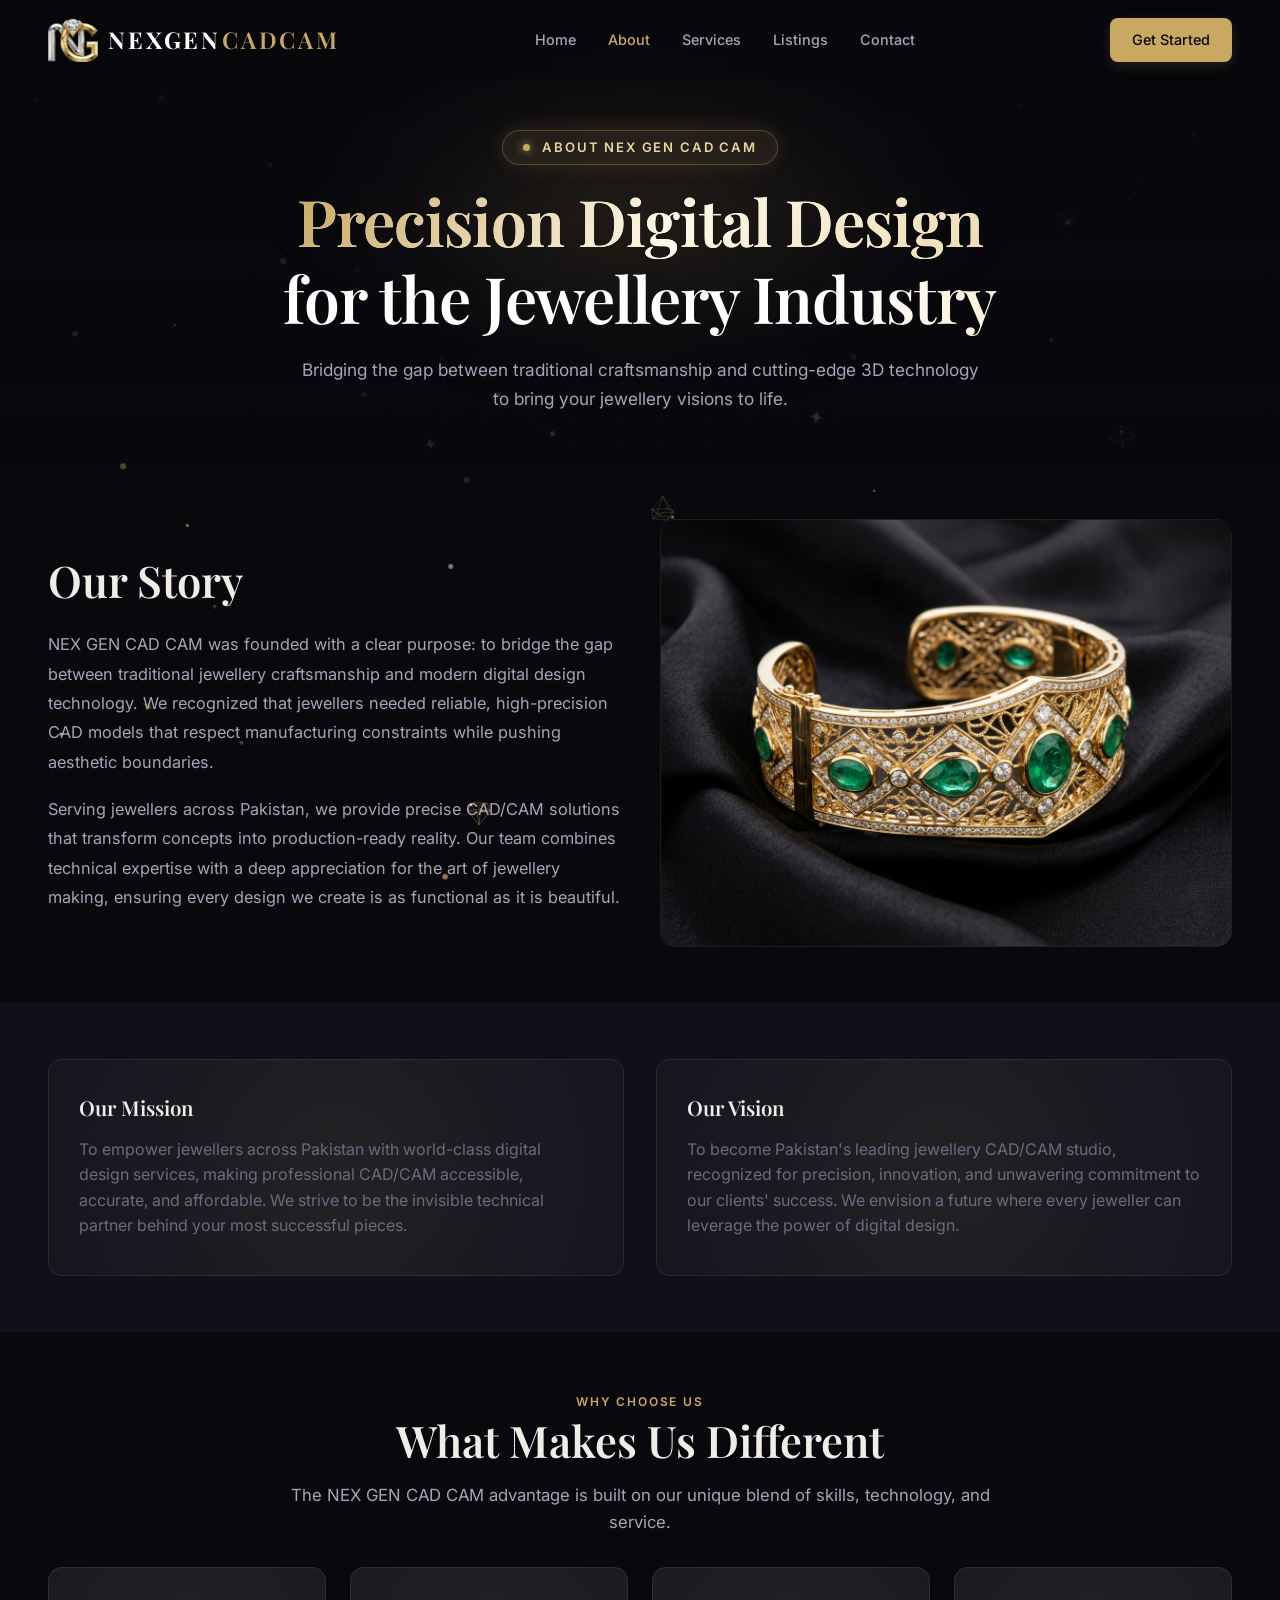
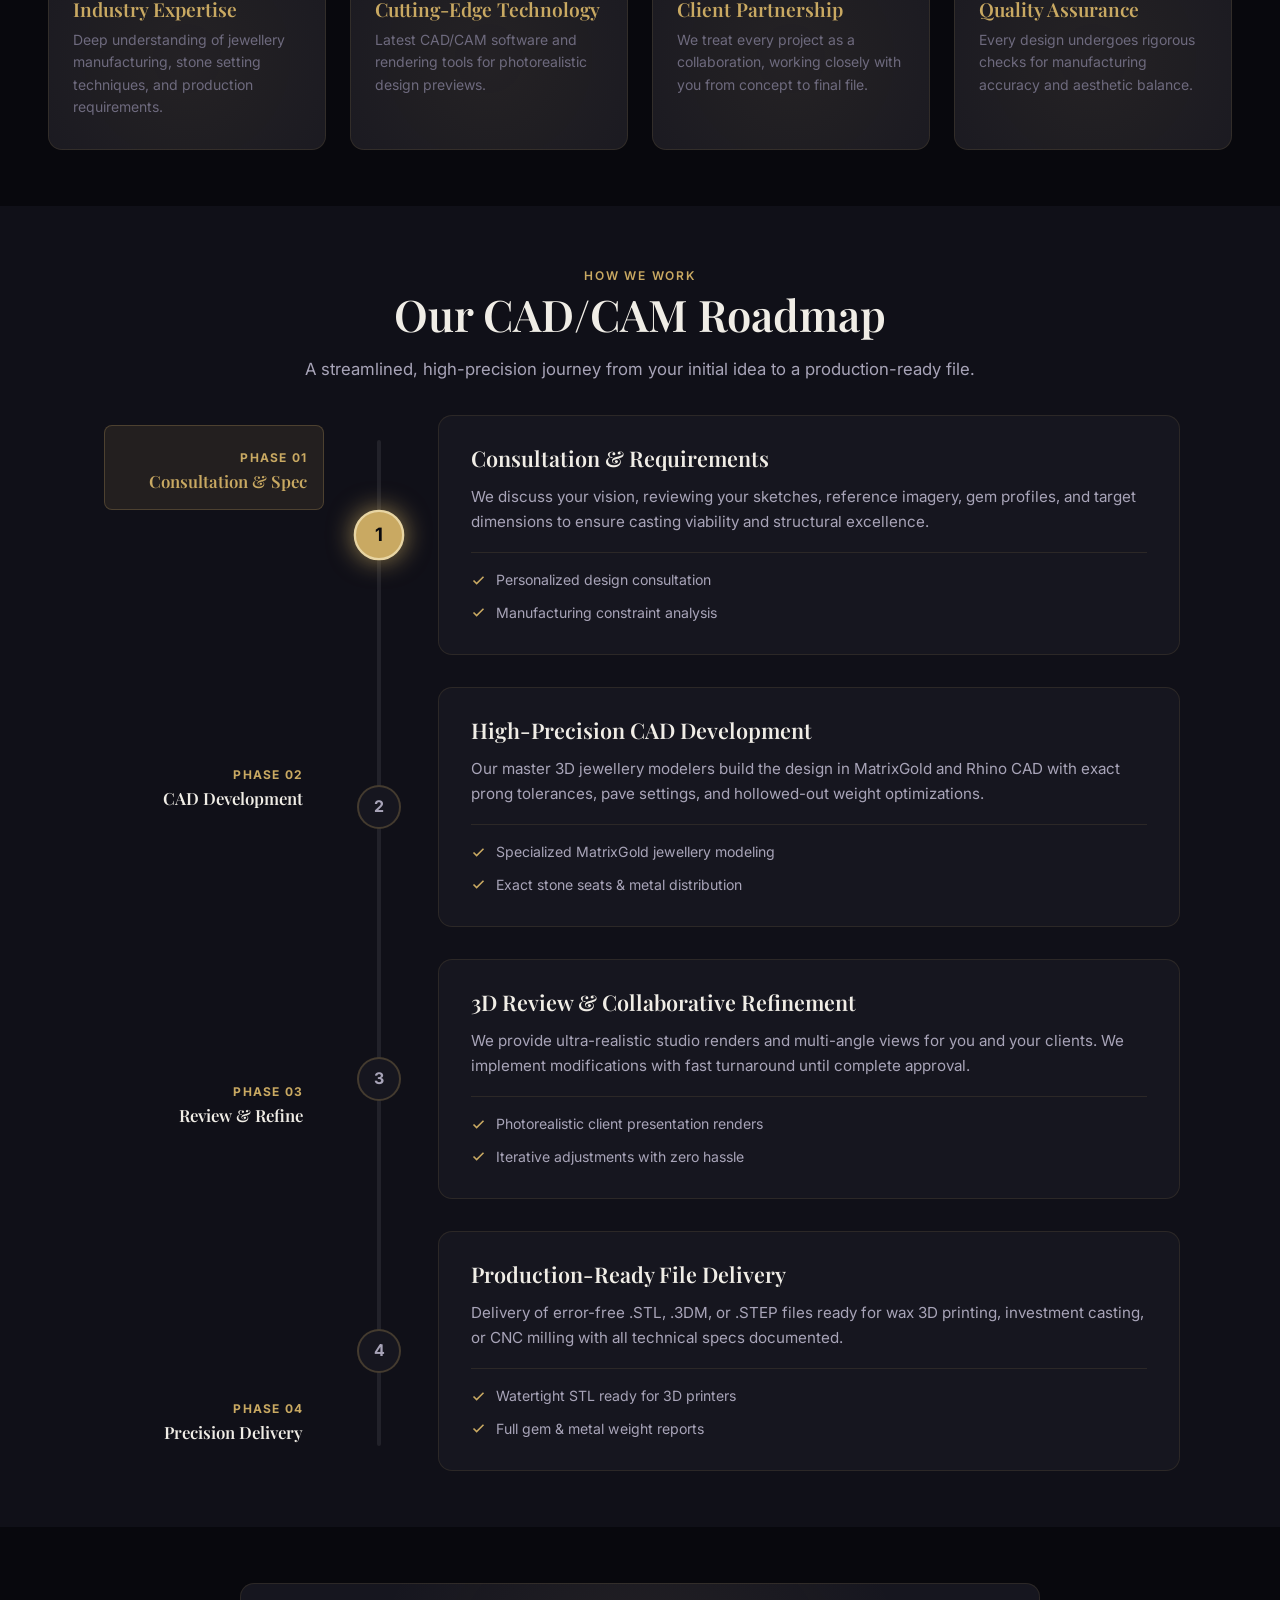
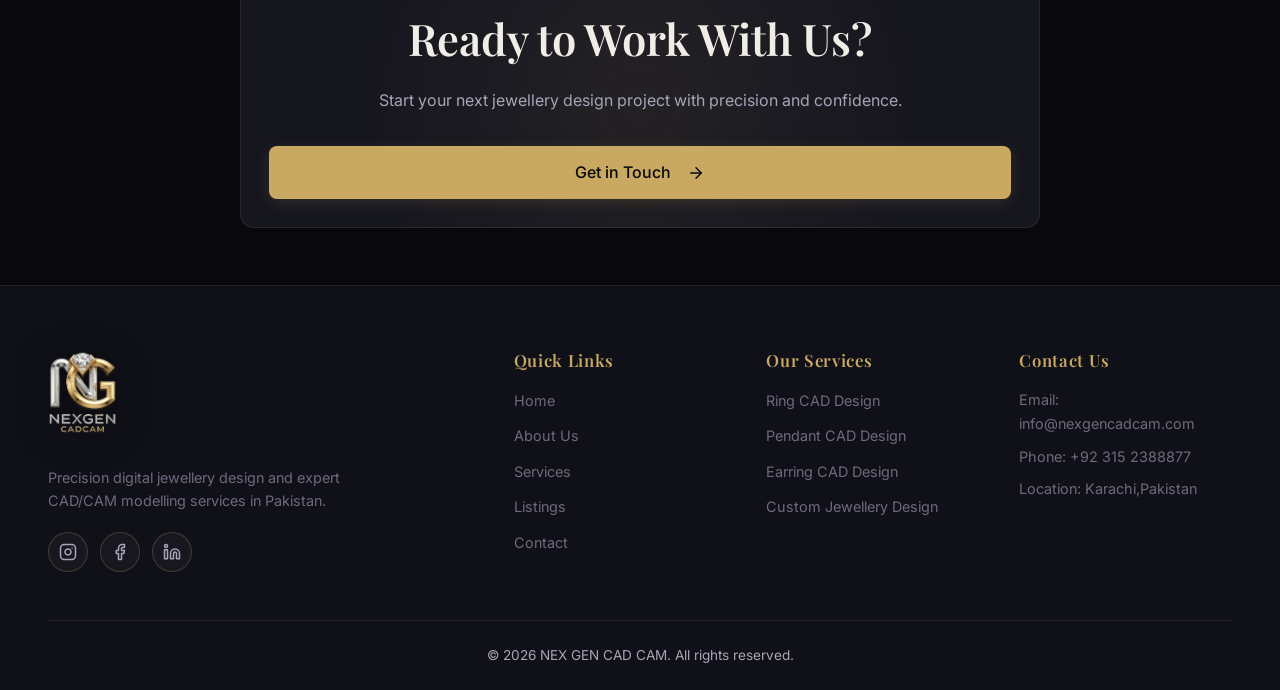
==== commit f9e0d296: "Update website" ====
--- a/about.html
+++ b/about.html
@@ -19,10 +19,12 @@
   <link rel="icon" href="data:image/svg+xml,<svg xmlns=%22http://www.w3.org/2000/svg%22 viewBox=%220 0 100 100%22><rect width=%22100%22 height=%22100%22 fill=%22%2308080D%22/><path d=%22M50 15 L85 50 L50 85 L15 50 Z%22 fill=%22none%22 stroke=%22%23C9A962%22 stroke-width=%228%22/></svg>" type="image/svg+xml">
 </head>
 <body>
+  <canvas id="globalParticleCanvas" class="global-particles-canvas" aria-hidden="true"></canvas>
 
   <header class="site-header">
     <div class="container header-inner">
-      <a href="index.html" class="brand" aria-label="NEXGENCADCAM Home">
+      <a href="index.html" class="brand" aria-label="NEXGEN CADCAM Home">
+        <img src="images/logo_cropped.png" alt="NEXGEN CADCAM" class="header-logo">
         <span class="brand-text">NEXGEN<span class="brand-accent">CADCAM</span></span>
       </a>
       <nav class="nav-primary" aria-label="Primary">
@@ -58,10 +60,11 @@
   <main>
     <!-- Page Hero -->
     <section class="section page-hero hero-bg" style="background-image: linear-gradient(to bottom, rgba(8, 8, 13, 0.8), rgba(8, 8, 13, 0.95)), url('https://images.unsplash.com/photo-1617038220319-276d3cfab638?w=1400&q=80');">
+      <div class="page-hero-mesh" aria-hidden="true"></div>
       <div class="container">
         <div class="page-hero-content text-center" data-reveal>
-          <span class="eyebrow">◇ About NEX GEN CAD CAM</span>
-          <h1>Precision Digital Design for the Jewellery Industry</h1>
+          <span class="eyebrow"><span class="live-status-dot"></span> About NEX GEN CAD CAM</span>
+          <h1><span class="shimmer-gold-text">Precision Digital Design</span> for the Jewellery Industry</h1>
           <p class="lede">Bridging the gap between traditional craftsmanship and cutting-edge 3D technology to bring your jewellery visions to life.</p>
         </div>
       </div>
@@ -71,13 +74,16 @@
     <section class="section split-section">
       <div class="container">
         <div class="grid-2 align-center gap-xl">
-          <div class="story-content" data-reveal>
+          <div class="story-content" data-reveal="left">
             <h2>Our Story</h2>
             <p>NEX GEN CAD CAM was founded with a clear purpose: to bridge the gap between traditional jewellery craftsmanship and modern digital design technology. We recognized that jewellers needed reliable, high-precision CAD models that respect manufacturing constraints while pushing aesthetic boundaries.</p>
             <p class="mt-sm">Serving jewellers across Pakistan, we provide precise CAD/CAM solutions that transform concepts into production-ready reality. Our team combines technical expertise with a deep appreciation for the art of jewellery making, ensuring every design we create is as functional as it is beautiful.</p>
           </div>
-          <div class="story-image" data-reveal>
-            <img src="images/about-our-story.jpg" alt="Master handcrafted luxury jewellery design" loading="lazy" style="border-radius: var(--radius-lg); width: 100%; height: auto; object-fit: cover;">
+          <div class="story-image" data-reveal="right">
+            <div class="luxury-image-frame">
+              <div class="image-ambient-aura"></div>
+              <img src="images/about-our-story.jpg" alt="Master handcrafted luxury jewellery design" loading="lazy" style="width: 100%; height: auto; object-fit: cover;">
+            </div>
           </div>
         </div>
       </div>
@@ -87,11 +93,11 @@
     <section class="section bg-secondary">
       <div class="container">
         <div class="grid-2 gap-lg">
-          <div class="card mission-card" data-reveal style="border-left: 4px solid var(--gold);">
+          <div class="card mission-card" data-reveal>
             <h3>Our Mission</h3>
             <p class="text-muted mt-sm">To empower jewellers across Pakistan with world-class digital design services, making professional CAD/CAM accessible, accurate, and affordable. We strive to be the invisible technical partner behind your most successful pieces.</p>
           </div>
-          <div class="card vision-card" data-reveal style="border-left: 4px solid var(--gold);">
+          <div class="card vision-card" data-reveal>
             <h3>Our Vision</h3>
             <p class="text-muted mt-sm">To become Pakistan's leading jewellery CAD/CAM studio, recognized for precision, innovation, and unwavering commitment to our clients' success. We envision a future where every jeweller can leverage the power of digital design.</p>
           </div>
@@ -128,35 +134,107 @@
       </div>
     </section>
 
-    <!-- Our Process -->
-    <section class="section bg-secondary">
+    <!-- Our Process (KoderHive-Style Roadmap) -->
+    <section class="section bg-secondary roadmap-section">
       <div class="container">
         <div class="section-header text-center" data-reveal>
           <span class="eyebrow">How We Work</span>
-          <h2>Our Process</h2>
-          <p>A streamlined journey from your initial idea to a production-ready file.</p>
-        </div>
-        <div class="process-timeline mt-xl">
-          <div class="grid-4 gap-lg text-center">
-            <div class="process-step" data-reveal>
-              <div class="step-number" style="font-size: 2rem; color: var(--gold); font-family: 'Playfair Display', serif; font-weight: 700; margin-bottom: 1rem;">1</div>
-              <h4>Consultation</h4>
-              <p class="text-muted mt-xs">We discuss your design requirements and vision</p>
-            </div>
-            <div class="process-step" data-reveal>
-              <div class="step-number" style="font-size: 2rem; color: var(--gold); font-family: 'Playfair Display', serif; font-weight: 700; margin-bottom: 1rem;">2</div>
-              <h4>CAD Development</h4>
-              <p class="text-muted mt-xs">Our designers create detailed 3D models</p>
-            </div>
-            <div class="process-step" data-reveal>
-              <div class="step-number" style="font-size: 2rem; color: var(--gold); font-family: 'Playfair Display', serif; font-weight: 700; margin-bottom: 1rem;">3</div>
-              <h4>Review & Refine</h4>
-              <p class="text-muted mt-xs">You review the design and request any modifications</p>
-            </div>
-            <div class="process-step" data-reveal>
-              <div class="step-number" style="font-size: 2rem; color: var(--gold); font-family: 'Playfair Display', serif; font-weight: 700; margin-bottom: 1rem;">4</div>
-              <h4>Delivery</h4>
-              <p class="text-muted mt-xs">Final manufacturing-ready files delivered to you</p>
+          <h2>Our CAD/CAM Roadmap</h2>
+          <p>A streamlined, high-precision journey from your initial idea to a production-ready file.</p>
+        </div>
+        
+        <div class="kh-roadmap-container" id="aboutRoadmap">
+          <!-- Left Column: Steps Navigation (Desktop) -->
+          <div class="kh-roadmap-steps-col">
+            <div class="kh-step-indicator active" data-step="1">
+              <span class="kh-step-badge">Phase 01</span>
+              <h4 class="kh-step-nav-title">Consultation & Spec</h4>
+            </div>
+            <div class="kh-step-indicator" data-step="2">
+              <span class="kh-step-badge">Phase 02</span>
+              <h4 class="kh-step-nav-title">CAD Development</h4>
+            </div>
+            <div class="kh-step-indicator" data-step="3">
+              <span class="kh-step-badge">Phase 03</span>
+              <h4 class="kh-step-nav-title">Review & Refine</h4>
+            </div>
+            <div class="kh-step-indicator" data-step="4">
+              <span class="kh-step-badge">Phase 04</span>
+              <h4 class="kh-step-nav-title">Precision Delivery</h4>
+            </div>
+          </div>
+
+          <!-- Center Column: Animated Timeline Bar with glowing Dots -->
+          <div class="kh-roadmap-timeline-col">
+            <div class="kh-timeline-bar">
+              <div class="kh-timeline-progress"></div>
+            </div>
+            <div class="kh-dot kh-dot-1 active" data-step="1">
+              <span>1</span>
+            </div>
+            <div class="kh-dot kh-dot-2" data-step="2">
+              <span>2</span>
+            </div>
+            <div class="kh-dot kh-dot-3" data-step="3">
+              <span>3</span>
+            </div>
+            <div class="kh-dot kh-dot-4" data-step="4">
+              <span>4</span>
+            </div>
+          </div>
+
+          <!-- Right Column: Detailed Step Cards -->
+          <div class="kh-roadmap-content-col">
+            <!-- Step 1 Card -->
+            <div class="kh-roadmap-card card" data-step="1" data-reveal>
+              <div class="kh-card-header">
+                <span class="kh-mobile-badge">Phase 01</span>
+                <h3>Consultation & Requirements</h3>
+              </div>
+              <p>We discuss your vision, reviewing your sketches, reference imagery, gem profiles, and target dimensions to ensure casting viability and structural excellence.</p>
+              <ul class="kh-card-features">
+                <li><svg width="15" height="15" viewBox="0 0 24 24" fill="none" stroke="currentColor" stroke-width="2.5"><path d="M20 6L9 17l-5-5"/></svg> Personalized design consultation</li>
+                <li><svg width="15" height="15" viewBox="0 0 24 24" fill="none" stroke="currentColor" stroke-width="2.5"><path d="M20 6L9 17l-5-5"/></svg> Manufacturing constraint analysis</li>
+              </ul>
+            </div>
+
+            <!-- Step 2 Card -->
+            <div class="kh-roadmap-card card" data-step="2" data-reveal>
+              <div class="kh-card-header">
+                <span class="kh-mobile-badge">Phase 02</span>
+                <h3>High-Precision CAD Development</h3>
+              </div>
+              <p>Our master 3D jewellery modelers build the design in MatrixGold and Rhino CAD with exact prong tolerances, pave settings, and hollowed-out weight optimizations.</p>
+              <ul class="kh-card-features">
+                <li><svg width="15" height="15" viewBox="0 0 24 24" fill="none" stroke="currentColor" stroke-width="2.5"><path d="M20 6L9 17l-5-5"/></svg> Specialized MatrixGold jewellery modeling</li>
+                <li><svg width="15" height="15" viewBox="0 0 24 24" fill="none" stroke="currentColor" stroke-width="2.5"><path d="M20 6L9 17l-5-5"/></svg> Exact stone seats & metal distribution</li>
+              </ul>
+            </div>
+
+            <!-- Step 3 Card -->
+            <div class="kh-roadmap-card card" data-step="3" data-reveal>
+              <div class="kh-card-header">
+                <span class="kh-mobile-badge">Phase 03</span>
+                <h3>3D Review & Collaborative Refinement</h3>
+              </div>
+              <p>We provide ultra-realistic studio renders and multi-angle views for you and your clients. We implement modifications with fast turnaround until complete approval.</p>
+              <ul class="kh-card-features">
+                <li><svg width="15" height="15" viewBox="0 0 24 24" fill="none" stroke="currentColor" stroke-width="2.5"><path d="M20 6L9 17l-5-5"/></svg> Photorealistic client presentation renders</li>
+                <li><svg width="15" height="15" viewBox="0 0 24 24" fill="none" stroke="currentColor" stroke-width="2.5"><path d="M20 6L9 17l-5-5"/></svg> Iterative adjustments with zero hassle</li>
+              </ul>
+            </div>
+
+            <!-- Step 4 Card -->
+            <div class="kh-roadmap-card card" data-step="4" data-reveal>
+              <div class="kh-card-header">
+                <span class="kh-mobile-badge">Phase 04</span>
+                <h3>Production-Ready File Delivery</h3>
+              </div>
+              <p>Delivery of error-free .STL, .3DM, or .STEP files ready for wax 3D printing, investment casting, or CNC milling with all technical specs documented.</p>
+              <ul class="kh-card-features">
+                <li><svg width="15" height="15" viewBox="0 0 24 24" fill="none" stroke="currentColor" stroke-width="2.5"><path d="M20 6L9 17l-5-5"/></svg> Watertight STL ready for 3D printers</li>
+                <li><svg width="15" height="15" viewBox="0 0 24 24" fill="none" stroke="currentColor" stroke-width="2.5"><path d="M20 6L9 17l-5-5"/></svg> Full gem & metal weight reports</li>
+              </ul>
             </div>
           </div>
         </div>
@@ -180,23 +258,23 @@
       <div class="footer-grid grid-4">
         <div class="footer-brand">
           <a href="index.html" class="brand" aria-label="NEXGEN CADCAM Home">
-            <img src="images/logo-transparent.png" alt="NEXGEN CADCAM" class="footer-logo">
+            <img src="images/NEXGEN LOGO.png" alt="NEXGEN CADCAM" class="footer-logo">
           </a>
           <p>Precision digital jewellery design and expert CAD/CAM modelling services in Pakistan.</p>
           <div class="social-links">
-            <a href="https://instagram.com" class="social-link" aria-label="Instagram" target="_blank" rel="noopener">
+            <a href="https://www.instagram.com/nexgencadcam/" class="social-link" aria-label="Instagram" target="_blank" rel="noopener">
               <svg viewBox="0 0 24 24" width="18" height="18" fill="none" stroke="currentColor" stroke-width="2" stroke-linecap="round" stroke-linejoin="round">
                 <rect x="2" y="2" width="20" height="20" rx="5" ry="5"></rect>
                 <path d="M16 11.37A4 4 0 1 1 12.63 8 4 4 0 0 1 16 11.37z"></path>
                 <line x1="17.5" y1="6.5" x2="17.51" y2="6.5"></line>
               </svg>
             </a>
-            <a href="https://facebook.com" class="social-link" aria-label="Facebook" target="_blank" rel="noopener">
+            <a href="https://www.facebook.com/profile.php?id=61595338136196" class="social-link" aria-label="Facebook" target="_blank" rel="noopener">
               <svg viewBox="0 0 24 24" width="18" height="18" fill="none" stroke="currentColor" stroke-width="2" stroke-linecap="round" stroke-linejoin="round">
                 <path d="M18 2h-3a5 5 0 0 0-5 5v3H7v4h3v8h4v-8h3l1-4h-4V7a1 1 0 0 1 1-1h3z"></path>
               </svg>
             </a>
-            <a href="https://linkedin.com" class="social-link" aria-label="LinkedIn" target="_blank" rel="noopener">
+            <a href="https://www.linkedin.com/in/nexgen-cadcam-432089442/?isSelfProfile=true" class="social-link" aria-label="LinkedIn" target="_blank" rel="noopener">
               <svg viewBox="0 0 24 24" width="18" height="18" fill="none" stroke="currentColor" stroke-width="2" stroke-linecap="round" stroke-linejoin="round">
                 <path d="M16 8a6 6 0 0 1 6 6v7h-4v-7a2 2 0 0 0-2-2 2 2 0 0 0-2 2v7h-4v-7a6 6 0 0 1 6-6z"></path>
                 <rect x="2" y="9" width="4" height="12"></rect>
@@ -226,7 +304,7 @@
         </div>
         <div class="footer-contact">
           <h4>Contact Us</h4>
-                    <p>Email: <a href="mailto:info@nexgencadcam.com">nexgencadcam@gmail.com</a></p>
+                    <p>Email: <a href="mailto:info@nexgencadcam.com">info@nexgencadcam.com</a></p>
                     <p>Phone: <a href="tel:+923000000000">+92 315 2388877</a></p>
                     <p>Location: Karachi,Pakistan</p>
         </div>
--- a/css/style.css
+++ b/css/style.css
@@ -44,6 +44,7 @@
   scroll-behavior: smooth;
   font-size: 16px;
   overflow-x: hidden;
+  background-color: var(--bg-primary);
 }
 
 body {
@@ -104,7 +105,7 @@
 
   /* Layout Tokens */
   --container: 1280px;
-  --gap-section: clamp(72px, 9vw, 130px);
+  --gap-section: clamp(36px, 4.5vw, 56px);
   --radius-sm: 4px;
   --radius-md: 8px;
   --radius-lg: 14px;
@@ -353,35 +354,46 @@
   text-shadow: 0 0 16px rgba(201, 169, 98, 0.45);
 }
 
+.header-logo,
 .brand-logo {
-  height: 54px;
+  height: 44px;
   width: auto;
-  max-width: 175px;
+  max-width: 52px;
   object-fit: contain;
   display: block;
-  mix-blend-mode: screen;
-  filter: drop-shadow(0 2px 10px rgba(201, 169, 98, 0.3));
-  transition: transform 0.3s var(--ease);
-}
-
+  mix-blend-mode: normal;
+  filter: drop-shadow(0 2px 8px rgba(0, 0, 0, 0.45));
+  transition: transform 0.3s var(--ease), filter 0.3s var(--ease);
+}
+
+@media (max-width: 600px) {
+  .header-logo {
+    height: 36px;
+    max-width: 44px;
+  }
+}
+
+.brand:hover .header-logo,
 .brand:hover .brand-logo {
-  transform: scale(1.03);
+  transform: scale(1.06);
+  filter: drop-shadow(0 0 12px rgba(201, 169, 98, 0.5));
 }
 
 .footer-logo {
-  height: 64px;
+  height: 84px;
   width: auto;
   max-width: 220px;
   object-fit: contain;
   display: block;
   margin-bottom: 16px;
-  filter: drop-shadow(0 4px 14px rgba(201, 169, 98, 0.22));
+  mix-blend-mode: normal;
+  filter: drop-shadow(0 4px 16px rgba(0, 0, 0, 0.5));
   transition: transform 0.3s var(--ease), filter 0.3s var(--ease);
 }
 
 .brand:hover .footer-logo {
-  transform: scale(1.03);
-  filter: drop-shadow(0 6px 18px rgba(201, 169, 98, 0.38));
+  transform: scale(1.04);
+  filter: drop-shadow(0 0 16px rgba(201, 169, 98, 0.4));
 }
 
 .nav-primary {
@@ -921,7 +933,7 @@
 .page-hero-content {
   max-width: 700px;
   margin: 0 auto;
-  padding: 80px 0 60px;
+  padding: 24px 0 20px;
 }
 
 .page-hero-content h1 {
@@ -977,14 +989,23 @@
    11. Cards
    ========================================================================== */
 .card {
+  --mouse-x: 50%;
+  --mouse-y: 50%;
   background-color: var(--bg-card);
+  background-image: radial-gradient(
+    550px circle at var(--mouse-x) var(--mouse-y),
+    rgba(201, 169, 98, 0.08),
+    transparent 50%
+  );
   border: 1px solid var(--border-subtle);
   border-radius: var(--radius-lg);
   overflow: hidden;
-  transition: transform 0.25s var(--ease), border-color 0.25s var(--ease), box-shadow 0.25s var(--ease);
+  transition: transform 0.35s cubic-bezier(0.16, 1, 0.3, 1), border-color 0.3s var(--ease), box-shadow 0.3s var(--ease);
   position: relative;
   display: flex;
   flex-direction: column;
+  transform-style: preserve-3d;
+  will-change: transform;
 }
 
 .card::before {
@@ -992,21 +1013,44 @@
   position: absolute;
   top: 0;
   left: 0;
-  width: 100%;
-  height: 2px;
+  width: 4px;
+  height: 100%;
   background-color: transparent;
-  transition: background-color 0.25s var(--ease);
+  transition: background-color 0.25s var(--ease), box-shadow 0.25s var(--ease);
   z-index: 2;
+  border-top-left-radius: var(--radius-lg);
+  border-bottom-left-radius: var(--radius-lg);
 }
 
 .card:hover {
-  transform: translateY(-4px);
+  transform: translateY(-5px);
   border-color: var(--border-gold);
-  box-shadow: 0 20px 40px rgba(0, 0, 0, 0.3);
+  box-shadow: 0 20px 40px rgba(0, 0, 0, 0.38), 0 0 20px rgba(201, 169, 98, 0.08);
 }
 
 .card:hover::before {
   background-color: var(--gold);
+  box-shadow: 2px 0 12px rgba(201, 169, 98, 0.4);
+}
+
+/* --------------------------------------------------------------------------
+   Remove vertical line strictly from Listings & Services cards
+   -------------------------------------------------------------------------- */
+.portfolio-card::before,
+.portfolio-card:hover::before,
+.service-card::before,
+.service-card:hover::before,
+.service-card-detailed::before,
+.service-card-detailed:hover::before,
+.kh-roadmap-card::before,
+.kh-roadmap-card:hover::before,
+.cta-box::before,
+.cta-box:hover::before {
+  display: none !important;
+  content: none !important;
+  opacity: 0 !important;
+  visibility: hidden !important;
+  box-shadow: none !important;
 }
 
 .card-media {
@@ -1155,6 +1199,15 @@
   border: 1px solid var(--border-subtle);
   border-radius: var(--radius-lg);
   overflow: hidden;
+  transition: transform 0.4s cubic-bezier(0.16, 1, 0.3, 1), 
+              border-color 0.35s ease, 
+              box-shadow 0.35s ease;
+}
+
+.portfolio-card:hover {
+  transform: translateY(-8px) scale(1.015);
+  border-color: rgba(201, 169, 98, 0.5);
+  box-shadow: 0 20px 40px rgba(0, 0, 0, 0.5), 0 0 25px rgba(201, 169, 98, 0.12);
 }
 
 .portfolio-card .card-overlay {
@@ -1321,6 +1374,235 @@
   
   .timeline-content {
     padding-top: 10px;
+  }
+}
+
+/* ==========================================================================
+   16b. Interactive CAD Roadmap (KoderHive Style)
+   ========================================================================== */
+.roadmap-section {
+  position: relative;
+  overflow: hidden;
+}
+
+.kh-roadmap-container {
+  display: grid;
+  grid-template-columns: 220px 70px 1fr;
+  gap: 24px;
+  max-width: 1080px;
+  margin: 0 auto;
+  position: relative;
+  align-items: stretch;
+}
+
+/* Left column navigation */
+.kh-roadmap-steps-col {
+  display: flex;
+  flex-direction: column;
+  justify-content: space-between;
+  padding: 10px 0;
+}
+
+.kh-step-indicator {
+  padding: 18px 16px;
+  border-radius: var(--radius-md);
+  background: transparent;
+  border: 1px solid transparent;
+  cursor: pointer;
+  transition: all 0.3s var(--ease);
+  text-align: right;
+}
+
+.kh-step-indicator:hover {
+  background: rgba(201, 169, 98, 0.05);
+}
+
+.kh-step-indicator.active {
+  background: rgba(201, 169, 98, 0.1);
+  border-color: var(--border-gold);
+  transform: translateX(4px);
+}
+
+.kh-step-badge {
+  display: inline-block;
+  font-size: 0.75rem;
+  font-weight: 700;
+  text-transform: uppercase;
+  letter-spacing: 0.1em;
+  color: var(--gold);
+  margin-bottom: 4px;
+}
+
+.kh-step-nav-title {
+  font-size: 1.05rem;
+  color: var(--text-primary);
+  margin: 0;
+  font-family: var(--font-heading);
+  transition: color 0.3s ease;
+}
+
+.kh-step-indicator.active .kh-step-nav-title {
+  color: var(--gold);
+}
+
+/* Center timeline column */
+.kh-roadmap-timeline-col {
+  position: relative;
+  display: flex;
+  justify-content: center;
+}
+
+.kh-timeline-bar {
+  position: absolute;
+  top: 25px;
+  bottom: 25px;
+  left: 50%;
+  width: 4px;
+  background: rgba(255, 255, 255, 0.08);
+  transform: translateX(-50%);
+  border-radius: 99px;
+  overflow: hidden;
+  z-index: 1;
+}
+
+.kh-timeline-progress {
+  width: 100%;
+  height: 0%;
+  background: linear-gradient(to bottom, var(--gold-light) 0%, var(--gold) 100%);
+  box-shadow: 0 0 16px rgba(201, 169, 98, 0.7);
+  border-radius: 99px;
+  transition: height 0.12s ease-out;
+}
+
+.kh-dot {
+  position: absolute;
+  left: 50%;
+  transform: translate(-50%, -50%);
+  width: 44px;
+  height: 44px;
+  border-radius: 50%;
+  background: var(--bg-card);
+  border: 2px solid var(--border-gold);
+  display: flex;
+  align-items: center;
+  justify-content: center;
+  font-weight: 700;
+  font-size: 1rem;
+  color: var(--text-secondary);
+  transition: all 0.35s var(--ease);
+  z-index: 3;
+}
+
+.kh-dot.active {
+  background: var(--gold);
+  color: #08080D;
+  border-color: var(--gold-light);
+  box-shadow: 0 0 22px rgba(201, 169, 98, 0.75);
+  transform: translate(-50%, -50%) scale(1.15);
+}
+
+/* Right content cards */
+.kh-roadmap-content-col {
+  display: flex;
+  flex-direction: column;
+  gap: 32px;
+}
+
+.kh-roadmap-card {
+  padding: 30px 32px;
+  background: var(--bg-card);
+  border: 1px solid var(--border-subtle);
+  border-radius: var(--radius-lg);
+  transition: all 0.3s var(--ease);
+  position: relative;
+}
+
+.kh-roadmap-card:hover {
+  border-color: var(--border-gold);
+  transform: translateY(-3px);
+  box-shadow: 0 12px 32px rgba(0, 0, 0, 0.4);
+}
+
+.kh-mobile-badge {
+  display: none;
+  font-size: 0.75rem;
+  font-weight: 700;
+  text-transform: uppercase;
+  letter-spacing: 0.1em;
+  color: var(--gold);
+  margin-bottom: 8px;
+}
+
+.kh-card-header h3 {
+  font-size: 1.35rem;
+  margin-bottom: 12px;
+  color: var(--text-primary);
+}
+
+.kh-roadmap-card p {
+  color: var(--text-secondary);
+  font-size: 0.95rem;
+  line-height: 1.65;
+  margin-bottom: 18px;
+}
+
+.kh-card-features {
+  display: flex;
+  flex-direction: column;
+  gap: 10px;
+  border-top: 1px solid var(--border-subtle);
+  padding-top: 16px;
+}
+
+.kh-card-features li {
+  display: flex;
+  align-items: center;
+  gap: 10px;
+  font-size: 0.88rem;
+  color: var(--text-secondary);
+}
+
+.kh-card-features li svg {
+  color: var(--gold);
+  flex-shrink: 0;
+}
+
+/* Responsive - Tablet & Mobile */
+@media (max-width: 880px) {
+  .kh-roadmap-container {
+    grid-template-columns: 46px 1fr;
+    gap: 16px;
+  }
+  
+  .kh-roadmap-steps-col {
+    display: none;
+  }
+  
+  .kh-mobile-badge {
+    display: inline-block;
+  }
+  
+  .kh-roadmap-timeline-col {
+    width: 46px;
+  }
+  
+  .kh-timeline-bar {
+    left: 23px;
+  }
+  
+  .kh-dot {
+    left: 23px;
+    width: 38px;
+    height: 38px;
+    font-size: 0.9rem;
+  }
+  
+  .kh-roadmap-card {
+    padding: 24px 20px;
+  }
+  
+  .kh-card-header h3 {
+    font-size: 1.15rem;
   }
 }
 
@@ -1652,7 +1934,7 @@
   background-image: linear-gradient(135deg, rgba(201,169,98,0.05) 0%, transparent 100%);
   border-top: 1px solid var(--border-subtle);
   border-bottom: 1px solid var(--border-subtle);
-  padding: 80px 20px;
+  padding: 50px 20px;
   position: relative;
   overflow: hidden;
 }
@@ -1672,15 +1954,17 @@
    22. Page Hero (inner pages)
    ========================================================================== */
 .page-hero {
-  height: 50vh;
-  min-height: 400px;
-  display: flex;
+  height: auto;
+  min-height: 380px;
+  display: flex;
+  flex-direction: column;
   align-items: center;
   justify-content: center;
   text-align: center;
   position: relative;
   overflow: hidden;
-  padding-top: var(--header-h);
+  padding-top: calc(var(--header-h) + 50px);
+  padding-bottom: 50px;
 }
 
 .page-hero::before {
@@ -1704,17 +1988,130 @@
 .page-hero-content {
   position: relative;
   z-index: 2;
-  max-width: 800px;
+  max-width: 820px;
   padding: 0 20px;
 }
 
-.page-hero-content h1 {
-  margin-bottom: 16px;
-}
-
-.page-hero-content p {
-  font-size: 1.1rem;
+/* Modern Fancy Hero Banner Animations (About, Services, Listings, Contact) */
+.page-hero h1,
+.hero-section h1 {
+  background: linear-gradient(
+    110deg,
+    #FFFFFF 0%,
+    #FFFFFF 30%,
+    #F4E4BA 45%,
+    #C9A962 55%,
+    #F4E4BA 65%,
+    #FFFFFF 78%,
+    #FFFFFF 100%
+  );
+  background-size: 260% 100%;
+  -webkit-background-clip: text;
+  -webkit-text-fill-color: transparent;
+  animation: heroGoldShimmer 8s cubic-bezier(0.4, 0, 0.2, 1) infinite;
+  text-shadow: none;
+  margin-bottom: 18px;
+  letter-spacing: -0.015em;
+  position: relative;
+  z-index: 2;
+}
+
+@keyframes heroGoldShimmer {
+  0% {
+    background-position: -200% center;
+  }
+  100% {
+    background-position: 200% center;
+  }
+}
+
+.page-hero::after,
+.hero-section::after {
+  content: '';
+  position: absolute;
+  top: 45%;
+  left: 50%;
+  transform: translate(-50%, -50%);
+  width: min(650px, 80vw);
+  height: min(300px, 45vh);
+  background: radial-gradient(ellipse at center, rgba(201, 169, 98, 0.16) 0%, rgba(201, 169, 98, 0.04) 50%, transparent 75%);
+  filter: blur(45px);
+  pointer-events: none;
+  z-index: 1;
+  animation: heroAuraPulse 7s ease-in-out infinite alternate;
+}
+
+@keyframes heroAuraPulse {
+  0% {
+    transform: translate(-50%, -50%) scale(0.92);
+    opacity: 0.55;
+  }
+  50% {
+    transform: translate(-49%, -52%) scale(1.08);
+    opacity: 0.85;
+  }
+  100% {
+    transform: translate(-51%, -48%) scale(0.96);
+    opacity: 0.6;
+  }
+}
+
+.page-hero .eyebrow,
+.hero-section .eyebrow {
+  display: inline-flex;
+  align-items: center;
+  gap: 8px;
+  padding: 6px 20px;
+  border-radius: 99px;
+  background: rgba(201, 169, 98, 0.09);
+  border: 1px solid rgba(201, 169, 98, 0.3);
+  backdrop-filter: blur(10px);
+  -webkit-backdrop-filter: blur(10px);
+  color: var(--gold-light);
+  font-size: 0.82rem;
+  font-weight: 600;
+  letter-spacing: 0.14em;
+  text-transform: uppercase;
+  box-shadow: 0 0 20px rgba(201, 169, 98, 0.15), inset 0 0 12px rgba(201, 169, 98, 0.05);
+  margin-bottom: 18px;
+  animation: eyebrowFloat 4.5s ease-in-out infinite alternate;
+  position: relative;
+  z-index: 2;
+}
+
+@keyframes eyebrowFloat {
+  0% {
+    transform: translateY(0);
+    box-shadow: 0 0 16px rgba(201, 169, 98, 0.12);
+  }
+  100% {
+    transform: translateY(-4px);
+    box-shadow: 0 0 28px rgba(201, 169, 98, 0.28);
+  }
+}
+
+.page-hero .lede,
+.hero-section .lede {
+  position: relative;
+  z-index: 2;
+  font-size: 1.08rem;
+  line-height: 1.7;
   color: var(--text-secondary);
+  max-width: 680px;
+  margin-inline: auto;
+}
+
+.page-hero.hero-bg {
+  animation: heroBgDrift 24s ease-in-out infinite alternate;
+}
+
+@keyframes heroBgDrift {
+  0% {
+    background-size: 105%;
+  }
+  100% {
+    background-size: 112%;
+  }
 }
 
 .page-hero.has-3d-showcase {
@@ -1764,7 +2161,6 @@
 .value-card {
   background-color: var(--bg-card);
   border: 1px solid var(--border-subtle);
-  border-left: 4px solid var(--gold);
   border-radius: var(--radius-md);
   padding: 32px;
 }
@@ -1774,24 +2170,467 @@
 }
 
 /* ==========================================================================
-   24. Scroll Reveal
+   24. Senior Luxury 3D & Interactive Animation System
    ========================================================================== */
+
+/* Liquid Gold Kinetic Typography Shimmer */
+.shimmer-gold-text {
+  background: linear-gradient(
+    120deg,
+    #C9A962 0%,
+    #FFF8E7 22%,
+    #E8D5A3 45%,
+    #C9A962 65%,
+    #8B7535 82%,
+    #FFF8E7 94%,
+    #C9A962 100%
+  );
+  background-size: 260% auto;
+  -webkit-background-clip: text;
+  -webkit-text-fill-color: transparent;
+  animation: goldSheenFlow 7s ease-in-out infinite;
+  display: inline;
+}
+
+@keyframes goldSheenFlow {
+  0% {
+    background-position: 0% 50%;
+  }
+  50% {
+    background-position: 100% 50%;
+  }
+  100% {
+    background-position: 0% 50%;
+  }
+}
+
+/* Hero Interactive Particles Canvas Layer */
+.hero {
+  position: relative;
+  overflow: hidden;
+}
+
+.hero-particles-canvas {
+  position: absolute;
+  inset: 0;
+  width: 100%;
+  height: 100%;
+  pointer-events: none;
+  z-index: 1;
+}
+
+.hero > .container {
+  position: relative;
+  z-index: 2;
+}
+
+/* Floating 3D CAD Telemetry Badges */
+.cad-float-badge {
+  position: absolute;
+  display: inline-flex;
+  align-items: center;
+  gap: 8px;
+  padding: 8px 16px;
+  background: rgba(16, 16, 24, 0.78);
+  backdrop-filter: blur(14px);
+  -webkit-backdrop-filter: blur(14px);
+  border: 1px solid rgba(201, 169, 98, 0.35);
+  border-radius: 999px;
+  font-family: var(--font-body);
+  font-size: 0.72rem;
+  font-weight: 600;
+  letter-spacing: 0.08em;
+  color: var(--text-primary);
+  text-transform: uppercase;
+  box-shadow: 0 12px 30px rgba(0, 0, 0, 0.45), 0 0 18px rgba(201, 169, 98, 0.12);
+  z-index: 6;
+  pointer-events: auto;
+  transition: transform 0.35s cubic-bezier(0.16, 1, 0.3, 1), border-color 0.3s var(--ease), box-shadow 0.3s var(--ease);
+  user-select: none;
+}
+
+.cad-float-badge:hover {
+  border-color: var(--gold);
+  box-shadow: 0 16px 36px rgba(0, 0, 0, 0.6), 0 0 24px rgba(201, 169, 98, 0.35);
+  transform: scale(1.06) translateZ(25px);
+}
+
+.cad-float-badge .cad-badge-icon {
+  color: var(--gold);
+  font-size: 0.85rem;
+  line-height: 1;
+}
+
+.cad-badge-tr {
+  top: 10%;
+  right: -4%;
+  animation: floatOrb 5.5s ease-in-out infinite;
+}
+
+.cad-badge-bl {
+  bottom: 12%;
+  left: -8%;
+  animation: floatOrb 6.8s ease-in-out 1.2s infinite;
+}
+
+.cad-badge-tl {
+  top: 30%;
+  left: -6%;
+  animation: floatOrb 6.2s ease-in-out 2.2s infinite;
+}
+
+.cad-badge-pulse {
+  width: 6px;
+  height: 6px;
+  border-radius: 50%;
+  background-color: var(--gold);
+  box-shadow: 0 0 8px var(--gold);
+  animation: badgeBlink 2s ease-in-out infinite;
+}
+
+@keyframes floatOrb {
+  0%, 100% {
+    transform: translateY(0px) rotate(0deg);
+  }
+  50% {
+    transform: translateY(-12px) rotate(0.6deg);
+  }
+}
+
+@keyframes badgeBlink {
+  0%, 100% { opacity: 1; transform: scale(1); }
+  50% { opacity: 0.3; transform: scale(0.8); }
+}
+
+@media (max-width: 991px) {
+  .cad-badge-tl {
+    display: none;
+  }
+  .cad-badge-tr {
+    top: 4%;
+    right: 2%;
+  }
+  .cad-badge-bl {
+    bottom: 6%;
+    left: 2%;
+  }
+}
+
+@media (max-width: 576px) {
+  .cad-float-badge {
+    font-size: 0.65rem;
+    padding: 6px 12px;
+  }
+  .cad-badge-tr {
+    top: 2%;
+    right: 0;
+  }
+  .cad-badge-bl {
+    bottom: 0;
+    left: 0;
+  }
+}
+
+/* Animated 3D Blueprint CAD Mesh for Inner Page Heroes */
+.page-hero {
+  position: relative;
+  overflow: hidden;
+}
+
+.page-hero-mesh {
+  position: absolute;
+  inset: 0;
+  background-image: 
+    linear-gradient(to right, rgba(201, 169, 98, 0.05) 1px, transparent 1px),
+    linear-gradient(to bottom, rgba(201, 169, 98, 0.05) 1px, transparent 1px);
+  background-size: 44px 44px;
+  mask-image: radial-gradient(circle at 50% 50%, black 25%, transparent 80%);
+  -webkit-mask-image: radial-gradient(circle at 50% 50%, black 25%, transparent 80%);
+  opacity: 0.7;
+  pointer-events: none;
+  animation: gridDrift 30s linear infinite;
+}
+
+@keyframes gridDrift {
+  0% { background-position: 0 0; }
+  100% { background-position: 44px 44px; }
+}
+
+/* Primary Buttons Specular Shine Sweep */
+.btn-primary {
+  position: relative;
+  overflow: hidden;
+  transition: transform 0.25s cubic-bezier(0.16, 1, 0.3, 1), box-shadow 0.25s ease, background-color 0.25s ease;
+}
+
+.btn-primary::after {
+  content: '';
+  position: absolute;
+  top: -60%;
+  left: -80%;
+  width: 60%;
+  height: 220%;
+  background: linear-gradient(
+    90deg,
+    transparent,
+    rgba(255, 255, 255, 0.32),
+    transparent
+  );
+  transform: rotate(25deg);
+  transition: left 0.8s ease;
+  pointer-events: none;
+}
+
+.btn-primary:hover::after {
+  left: 150%;
+}
+
+.btn-primary:hover {
+  box-shadow: 0 10px 26px rgba(201, 169, 98, 0.4), 0 0 14px rgba(201, 169, 98, 0.25);
+  transform: translateY(-2px);
+}
+
+/* Eyebrow Ambient Gold Pulse */
+.eyebrow {
+  display: inline-flex;
+  align-items: center;
+  gap: 6px;
+  animation: eyebrowGlow 4.5s ease-in-out infinite;
+}
+
+@keyframes eyebrowGlow {
+  0%, 100% { opacity: 0.9; filter: drop-shadow(0 0 0px var(--gold)); }
+  50% { opacity: 1; filter: drop-shadow(0 0 6px rgba(201, 169, 98, 0.5)); }
+}
+
+/* Trust Strip Light Sweep */
+.trust-item svg {
+  transition: transform 0.3s ease, filter 0.3s ease;
+}
+
+.trust-item:hover svg {
+  transform: scale(1.25) rotate(5deg);
+  filter: drop-shadow(0 0 8px var(--gold));
+}
+
+/* Sophisticated Staggered Scroll Reveal System */
 [data-reveal] {
   opacity: 0;
-  transform: translateY(30px);
-  transition: opacity 0.6s var(--ease), transform 0.6s var(--ease);
+  transform: translateY(32px) scale(0.985);
+  filter: blur(4px);
+  transition: opacity 0.8s cubic-bezier(0.16, 1, 0.3, 1),
+              transform 0.8s cubic-bezier(0.16, 1, 0.3, 1),
+              filter 0.8s cubic-bezier(0.16, 1, 0.3, 1);
+  transition-delay: var(--reveal-delay, 0s);
+  will-change: opacity, transform, filter;
 }
 
 [data-reveal].in-view {
   opacity: 1;
-  transform: translateY(0);
+  transform: translateY(0) scale(1);
+  filter: blur(0);
+}
+
+/* Directional & Zoom Reveal Modifiers */
+[data-reveal="left"] {
+  transform: translateX(-35px) scale(0.98);
+}
+[data-reveal="left"].in-view {
+  transform: translateX(0) scale(1);
+}
+
+[data-reveal="right"] {
+  transform: translateX(35px) scale(0.98);
+}
+[data-reveal="right"].in-view {
+  transform: translateX(0) scale(1);
+}
+
+[data-reveal="zoom"] {
+  transform: scale(0.92);
+}
+[data-reveal="zoom"].in-view {
+  transform: scale(1);
+}
+
+/* --------------------------------------------------------------------------
+   Diamond Dust Particles Background (full page, hero to footer).
+   Stars are masked out over cards/images in JS (see main.js 4b).
+   -------------------------------------------------------------------------- */
+.global-particles-canvas {
+  position: fixed;
+  top: 0;
+  left: 0;
+  width: 100vw;
+  height: 100vh;
+  pointer-events: none;
+  z-index: 1;
+  opacity: 0.9;
+}
+
+/* --------------------------------------------------------------------------
+   Dynamic Rotating Kinetic Typography (Hero Changing Text - Balanced Speed)
+   -------------------------------------------------------------------------- */
+.hero-rotator {
+  display: inline-block;
+  position: relative;
+  transition: transform 0.35s cubic-bezier(0.16, 1, 0.3, 1), 
+              opacity 0.35s cubic-bezier(0.16, 1, 0.3, 1), 
+              filter 0.35s cubic-bezier(0.16, 1, 0.3, 1);
+  will-change: transform, opacity, filter;
+  transform-style: preserve-3d;
+}
+
+.hero-rotator.swap-out {
+  transform: translateY(-22px) rotateX(45deg) scale(0.96);
+  opacity: 0;
+  filter: blur(4px);
+}
+
+.hero-rotator.swap-in-prep {
+  transform: translateY(22px) rotateX(-45deg) scale(0.96);
+  opacity: 0;
+  filter: blur(4px);
+  transition: none !important;
+}
+
+.hero-rotator.swap-in {
+  transform: translateY(0) rotateX(0deg) scale(1);
+  opacity: 1;
+  filter: blur(0);
+}
+
+/* Pulsing Status Dot in Hero */
+.live-status-dot {
+  display: inline-block;
+  width: 7px;
+  height: 7px;
+  border-radius: 50%;
+  background-color: var(--gold);
+  box-shadow: 0 0 10px var(--gold);
+  animation: liveDotPulse 2s ease-in-out infinite;
+  vertical-align: middle;
+  margin-right: 4px;
+}
+
+@keyframes liveDotPulse {
+  0%, 100% { transform: scale(1); opacity: 1; box-shadow: 0 0 6px var(--gold); }
+  50% { transform: scale(1.35); opacity: 0.6; box-shadow: 0 0 14px rgba(201, 169, 98, 0.85); }
+}
+
+/* Smooth Portfolio Filter Transitions */
+.portfolio-card.filter-in {
+  animation: filterFadeIn 0.38s cubic-bezier(0.16, 1, 0.3, 1) forwards;
+}
+
+.portfolio-card.filter-out {
+  opacity: 0 !important;
+  transform: scale(0.93) !important;
+  transition: opacity 0.22s ease, transform 0.22s ease !important;
+  pointer-events: none;
+}
+
+@keyframes filterFadeIn {
+  from {
+    opacity: 0;
+    transform: scale(0.93) translateY(12px);
+  }
+  to {
+    opacity: 1;
+    transform: scale(1) translateY(0);
+  }
+}
+
+/* Luxury Image Frame & Ambient Aura (Our Story / About) */
+.luxury-image-frame {
+  position: relative;
+  border-radius: var(--radius-lg);
+  overflow: hidden;
+  transition: transform 0.5s cubic-bezier(0.16, 1, 0.3, 1), box-shadow 0.5s ease;
+  perspective: 1000px;
+}
+
+.luxury-image-frame:hover {
+  transform: translateY(-6px) scale(1.02);
+  box-shadow: 0 24px 50px rgba(0, 0, 0, 0.6), 0 0 30px rgba(201, 169, 98, 0.2);
+}
+
+.image-ambient-aura {
+  position: absolute;
+  inset: -15%;
+  background: radial-gradient(circle at center, rgba(201, 169, 98, 0.25) 0%, transparent 65%);
+  filter: blur(25px);
+  z-index: 0;
+  pointer-events: none;
+  opacity: 0.7;
+  animation: pulseGlow 6s ease-in-out infinite alternate;
+}
+
+.luxury-image-frame img {
+  position: relative;
+  z-index: 1;
+  border-radius: var(--radius-lg);
+  transition: transform 0.6s cubic-bezier(0.16, 1, 0.3, 1);
+}
+
+.luxury-image-frame:hover img {
+  transform: scale(1.04);
+}
+
+/* Inner Page Hero Particles Canvas */
+.page-particles-canvas {
+  position: absolute;
+  inset: 0;
+  width: 100%;
+  height: 100%;
+  pointer-events: none;
+  z-index: 1;
+  opacity: 0.65;
+}
+
+/* Service Card Detailed Hover Brilliance */
+.service-card-detailed {
+  transition: transform 0.4s cubic-bezier(0.16, 1, 0.3, 1), 
+              border-color 0.35s ease, 
+              box-shadow 0.35s ease;
+}
+
+.service-card-detailed:hover {
+  transform: translateY(-8px) scale(1.015);
+  border-color: rgba(201, 169, 98, 0.5);
+  box-shadow: 0 24px 48px rgba(0, 0, 0, 0.5), 0 0 25px rgba(201, 169, 98, 0.15);
+}
+
+.service-card-detailed:hover .service-icon {
+  transform: scale(1.1) rotate(6deg);
+  background-color: rgba(201, 169, 98, 0.25);
+  box-shadow: 0 0 20px rgba(201, 169, 98, 0.4);
+}
+
+.service-card-detailed .service-icon {
+  transition: transform 0.4s cubic-bezier(0.16, 1, 0.3, 1), 
+              background-color 0.3s ease, 
+              box-shadow 0.3s ease;
 }
 
 @media (prefers-reduced-motion: reduce) {
   [data-reveal] {
-    opacity: 1;
-    transform: none;
-    transition: none;
+    opacity: 1 !important;
+    transform: none !important;
+    filter: none !important;
+    transition: none !important;
+  }
+  .shimmer-gold-text {
+    animation: none !important;
+  }
+  .cad-float-badge {
+    animation: none !important;
+  }
+  .page-hero-mesh {
+    animation: none !important;
+  }
+  .hero-rotator {
+    transition: none !important;
   }
 }
 
@@ -1869,7 +2708,7 @@
 .section-header {
   text-align: center;
   max-width: 700px;
-  margin: 0 auto clamp(40px, 5vw, 64px);
+  margin: 0 auto clamp(20px, 3vw, 32px);
 }
 
 .section-header p {
@@ -2016,6 +2855,17 @@
 
 .story-content {
   flex: 1;
+}
+.story-content h2 {
+  margin-bottom: 24px;
+}
+.story-content p {
+  color: var(--text-secondary);
+  line-height: 1.8;
+  font-size: 1.02rem;
+}
+.story-content p + p {
+  margin-top: 18px;
 }
 .story-image {
   flex: 1;
@@ -2180,7 +3030,6 @@
 .mission-card,
 .vision-card {
   padding: 36px 30px;
-  border-left: 4px solid var(--gold);
 }
 .feature-card {
   padding: 30px 24px;
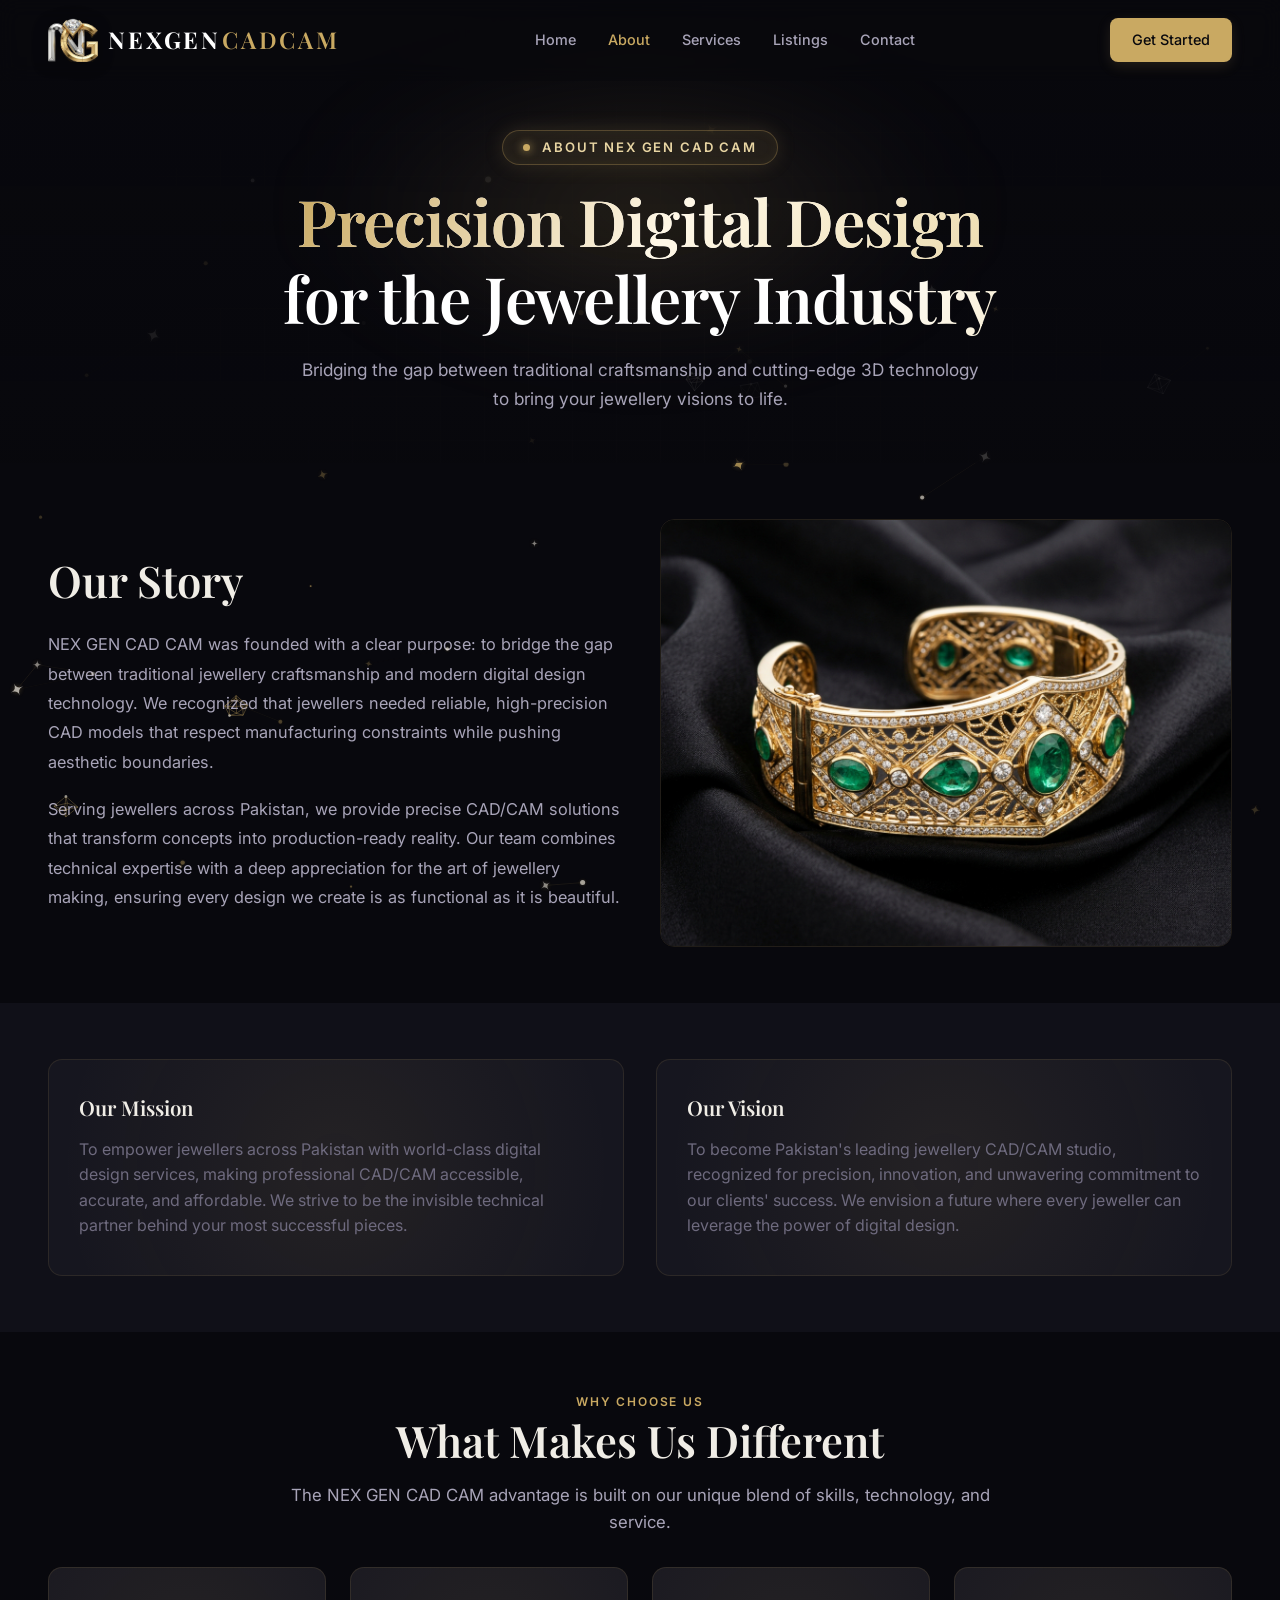
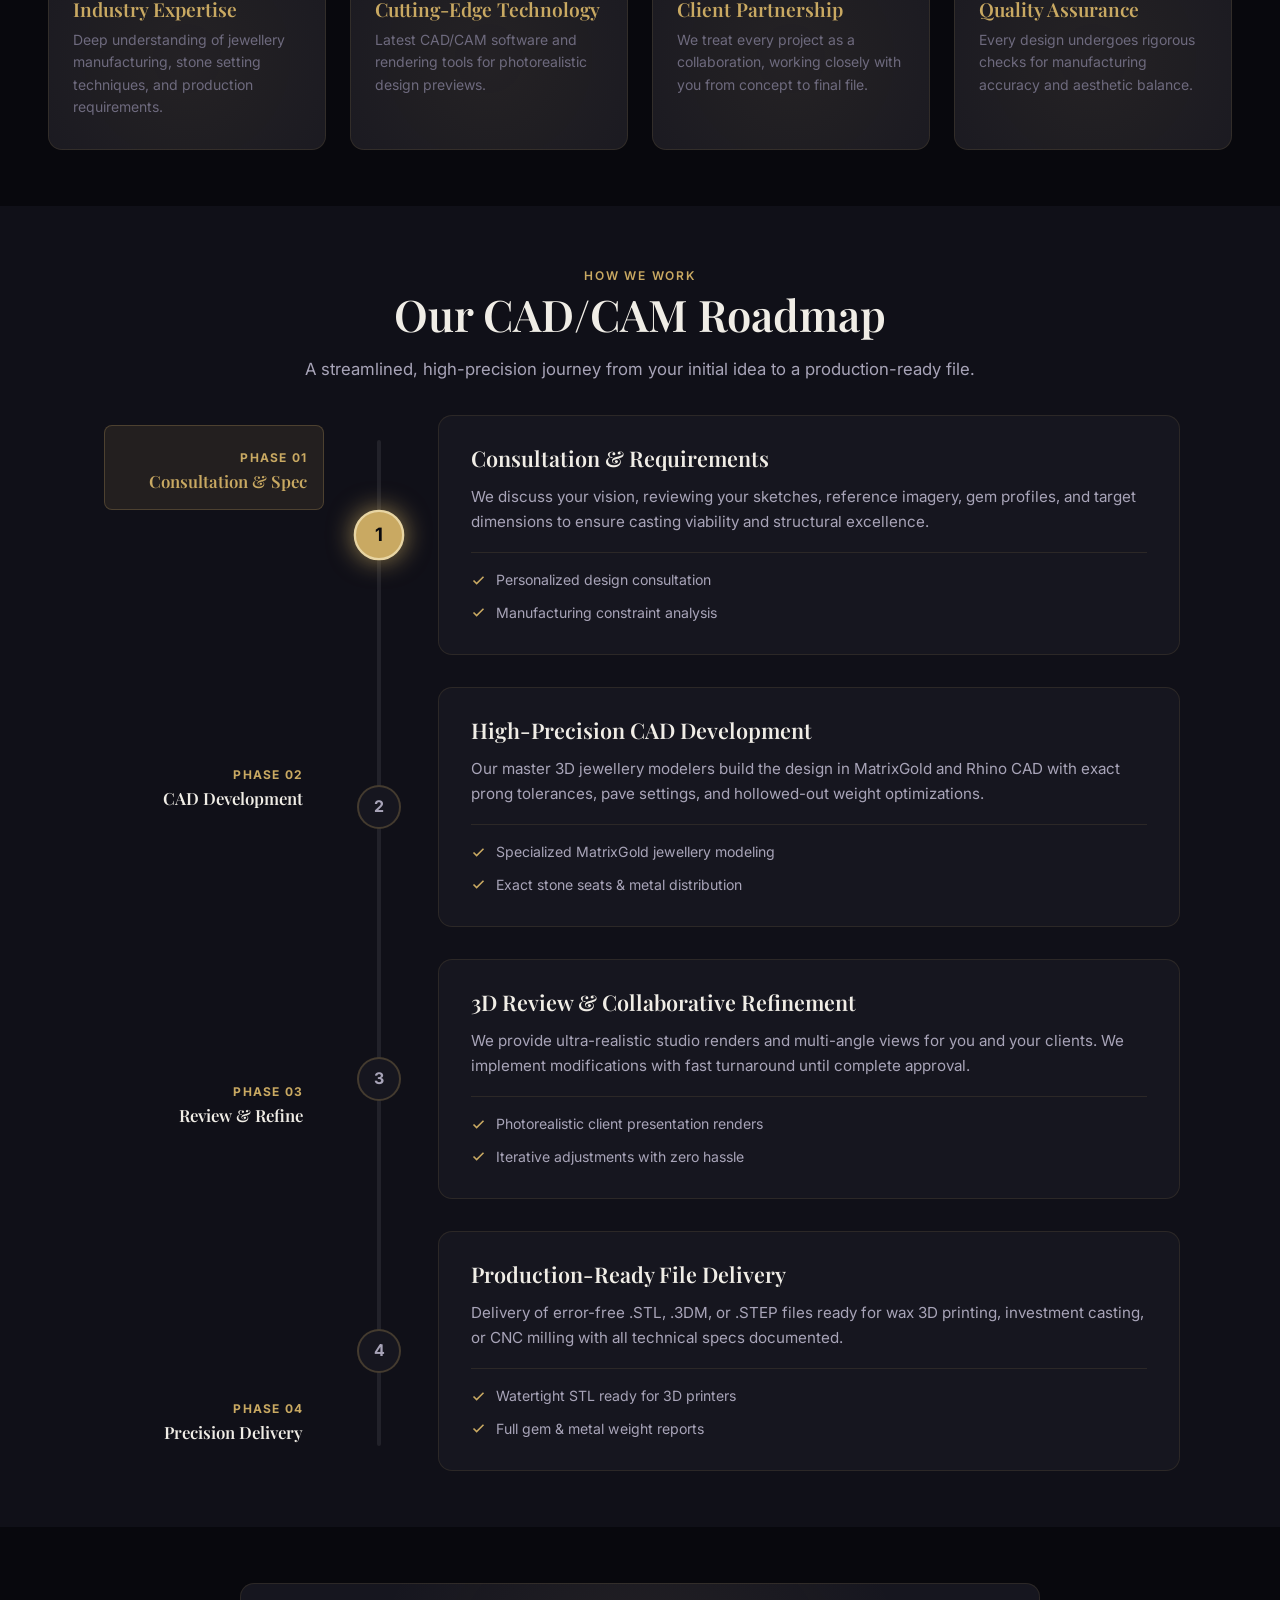
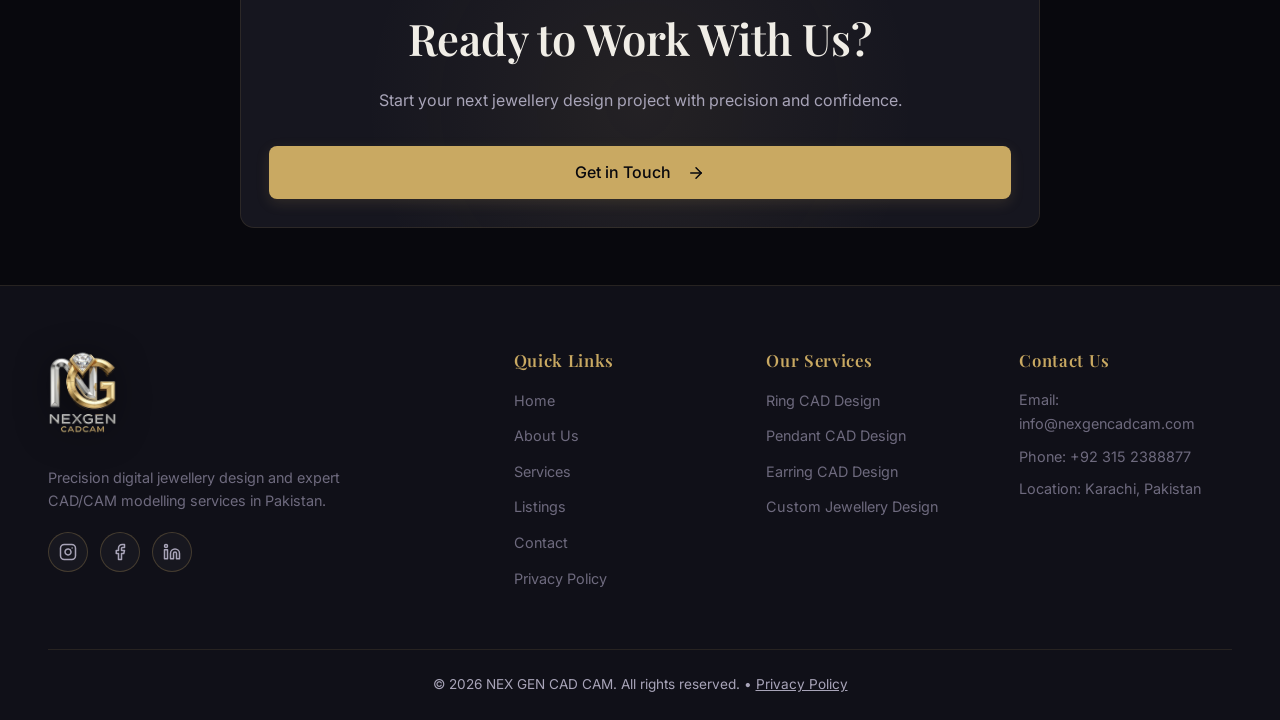
==== commit 558684e7: "Updated NexGenCADCAM website layout and components" ====
--- a/about.html
+++ b/about.html
@@ -5,6 +5,7 @@
   <meta name="viewport" content="width=device-width, initial-scale=1.0">
   <title>About NEX GEN CAD CAM | Jewellery CAD/CAM Design Studio</title>
   <meta name="description" content="Discover NEX GEN CAD CAM, Pakistan's leading jewellery CAD/CAM studio bridging traditional craftsmanship with modern digital design technology.">
+  <meta name="robots" content="index, follow, max-snippet:-1, max-image-preview:large, max-video-preview:-1">
   <link rel="canonical" href="https://nexgencadcam.com/about.html">
   <meta property="og:title" content="About NEX GEN CAD CAM">
   <meta property="og:description" content="Precision digital design for the jewellery industry across Pakistan.">
@@ -291,6 +292,7 @@
             <li><a href="services.html">Services</a></li>
             <li><a href="listings.html">Listings</a></li>
             <li><a href="contact.html">Contact</a></li>
+            <li><a href="privacy-policy.html">Privacy Policy</a></li>
           </ul>
         </div>
         <div class="footer-links">
@@ -304,13 +306,13 @@
         </div>
         <div class="footer-contact">
           <h4>Contact Us</h4>
-                    <p>Email: <a href="mailto:info@nexgencadcam.com">info@nexgencadcam.com</a></p>
-                    <p>Phone: <a href="tel:+923000000000">+92 315 2388877</a></p>
-                    <p>Location: Karachi,Pakistan</p>
+          <p>Email: <a href="mailto:info@nexgencadcam.com">info@nexgencadcam.com</a></p>
+          <p>Phone: <a href="tel:+923152388877">+92 315 2388877</a></p>
+          <p>Location: Karachi, Pakistan</p>
         </div>
       </div>
       <div class="footer-bottom">
-        <p>&copy; <span data-year>2026</span> NEX GEN CAD CAM. All rights reserved.</p>
+        <p>&copy; <span data-year>2026</span> NEX GEN CAD CAM. All rights reserved. &bull; <a href="privacy-policy.html" style="color:var(--text-secondary);text-decoration:underline;">Privacy Policy</a></p>
       </div>
     </div>
   </footer>
--- a/css/style.css
+++ b/css/style.css
@@ -574,9 +574,9 @@
 }
 
 .hero-content {
-  max-width: 600px;
+  max-width: 660px;
   z-index: 2;
-  flex: 1;
+  flex: 1.15;
 }
 
 .hero .eyebrow {
@@ -586,6 +586,8 @@
 .hero h1 {
   margin-bottom: 24px;
   color: var(--white);
+  font-size: clamp(2rem, 3.3vw, 3.25rem);
+  line-height: 1.18;
 }
 
 .hero .lede {
@@ -630,12 +632,26 @@
     display: flex;
     flex-direction: column;
     align-items: center;
+    max-width: 100%;
   }
   .hero .lede {
     text-align: center;
   }
   .hero-ctas {
     justify-content: center;
+  }
+}
+
+@media (max-width: 600px) {
+  .hero h1 {
+    font-size: clamp(1.55rem, 5.8vw, 2.1rem);
+    line-height: 1.22;
+  }
+}
+
+@media (max-width: 420px) {
+  .hero h1 {
+    font-size: clamp(1.35rem, 5.4vw, 1.7rem);
   }
 }
 
@@ -2473,6 +2489,9 @@
    -------------------------------------------------------------------------- */
 .hero-rotator {
   display: inline-block;
+  white-space: nowrap;
+  vertical-align: bottom;
+  min-height: 1.18em;
   position: relative;
   transition: transform 0.35s cubic-bezier(0.16, 1, 0.3, 1), 
               opacity 0.35s cubic-bezier(0.16, 1, 0.3, 1), 
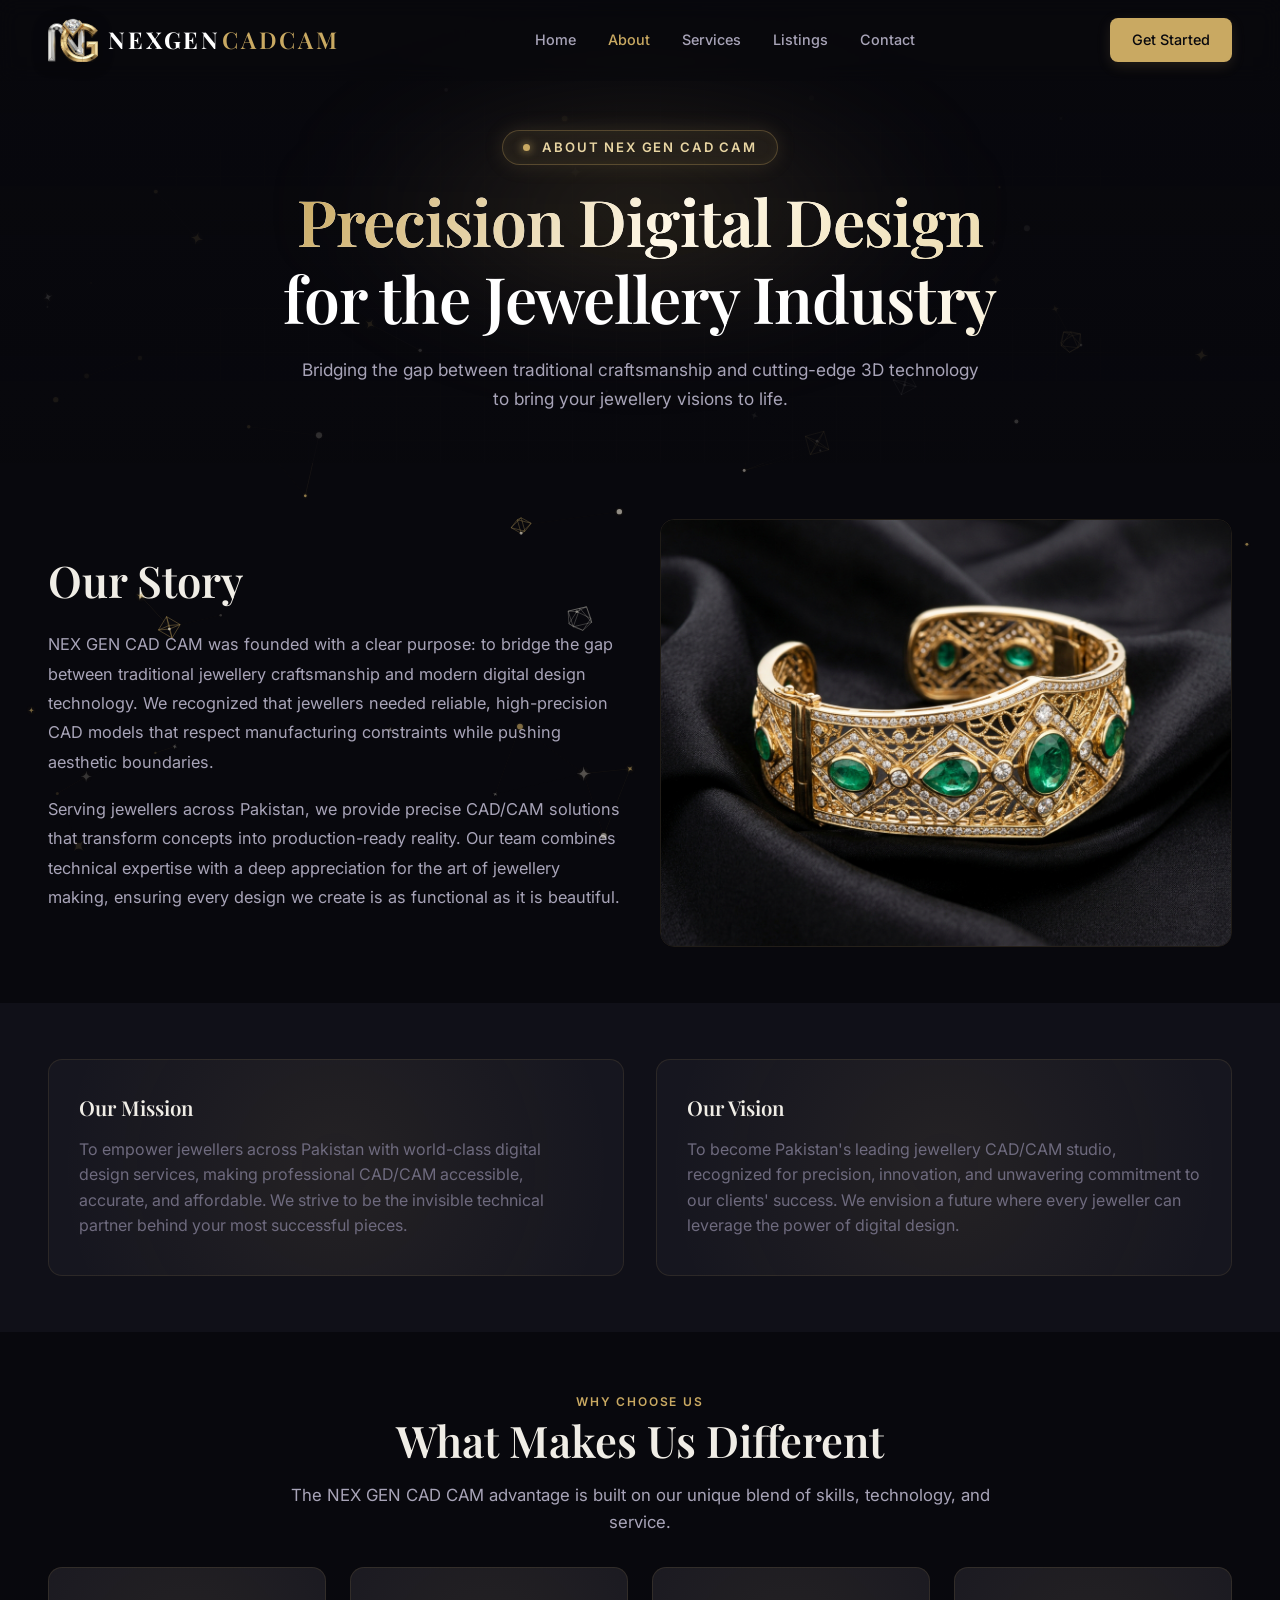
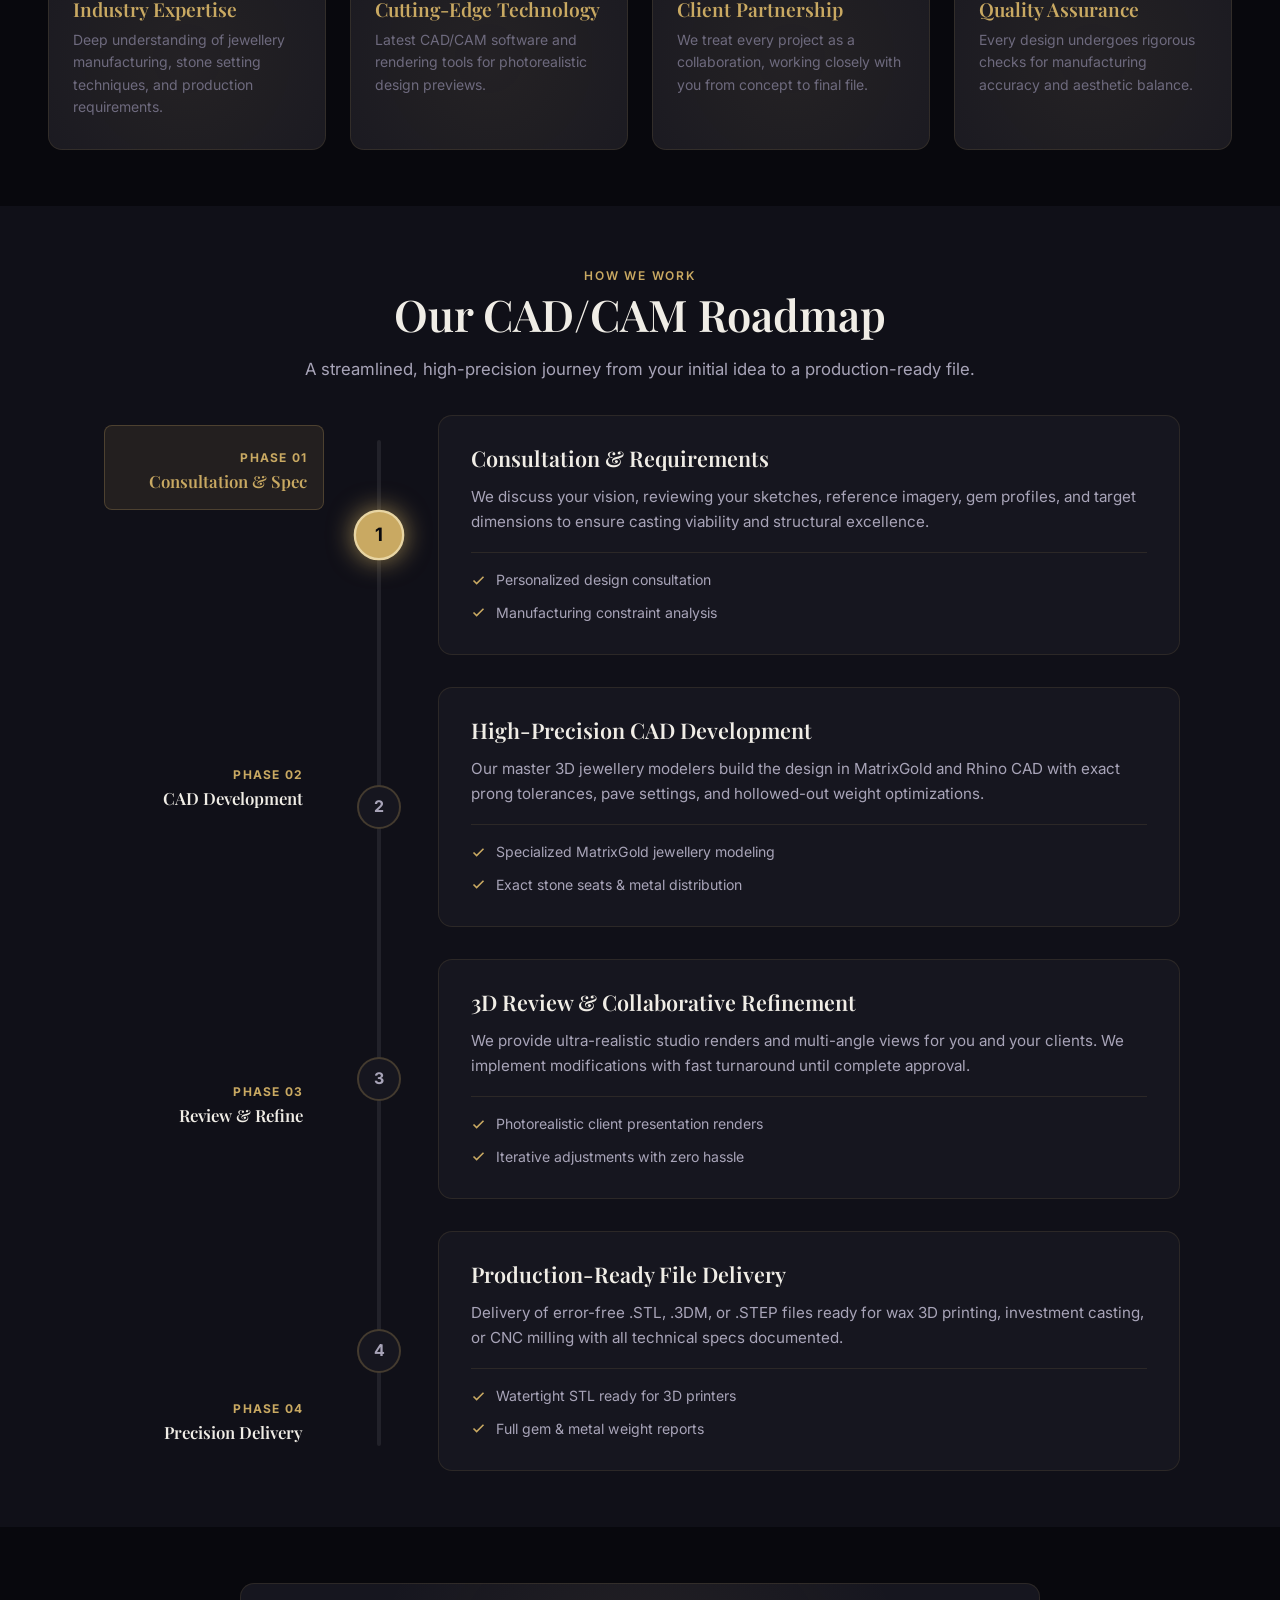
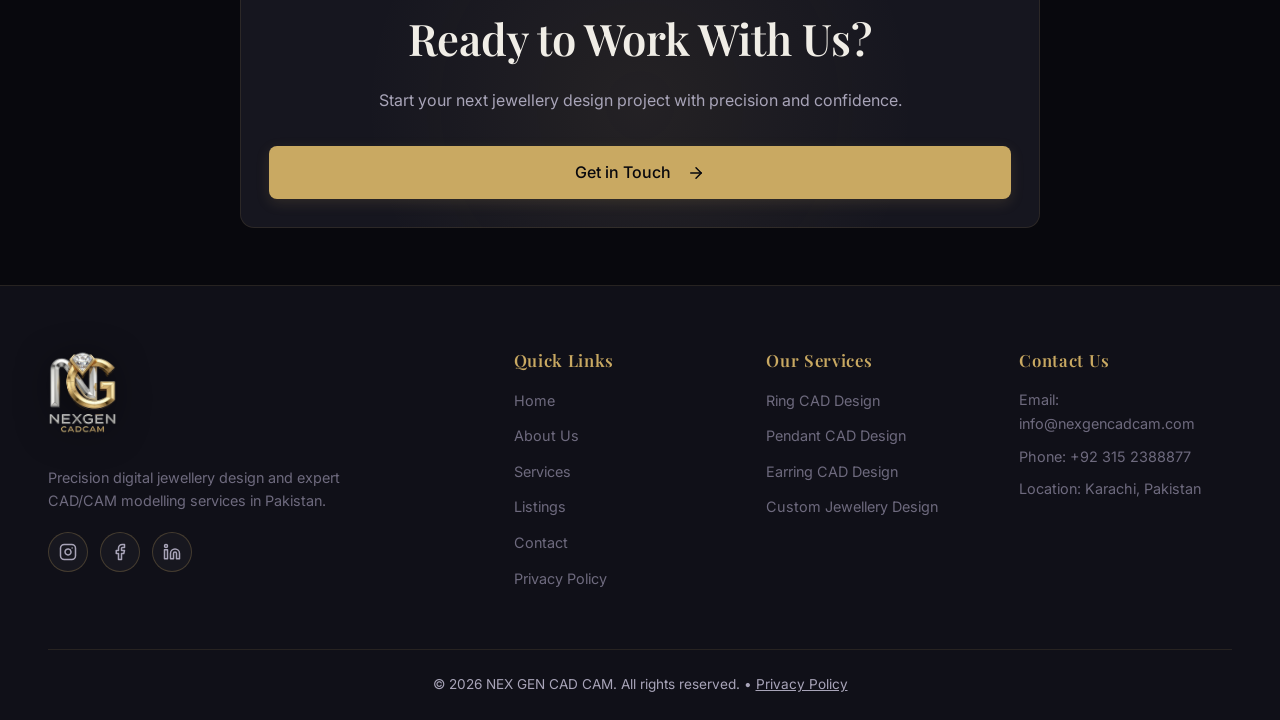
==== commit d2e0290a: "Update favicon and branding" ====
--- a/about.html
+++ b/about.html
@@ -17,7 +17,8 @@
   <link href="https://fonts.googleapis.com/css2?family=Playfair+Display:wght@400;500;600;700&family=Inter:wght@300;400;500;600&display=swap" rel="stylesheet">
   
   <link rel="stylesheet" href="css/style.css">
-  <link rel="icon" href="data:image/svg+xml,<svg xmlns=%22http://www.w3.org/2000/svg%22 viewBox=%220 0 100 100%22><rect width=%22100%22 height=%22100%22 fill=%22%2308080D%22/><path d=%22M50 15 L85 50 L50 85 L15 50 Z%22 fill=%22none%22 stroke=%22%23C9A962%22 stroke-width=%228%22/></svg>" type="image/svg+xml">
+  <link rel="icon" href="images/logo_cropped.png" type="image/png">
+  <link rel="apple-touch-icon" href="images/logo_cropped.png">
 </head>
 <body>
   <canvas id="globalParticleCanvas" class="global-particles-canvas" aria-hidden="true"></canvas>
